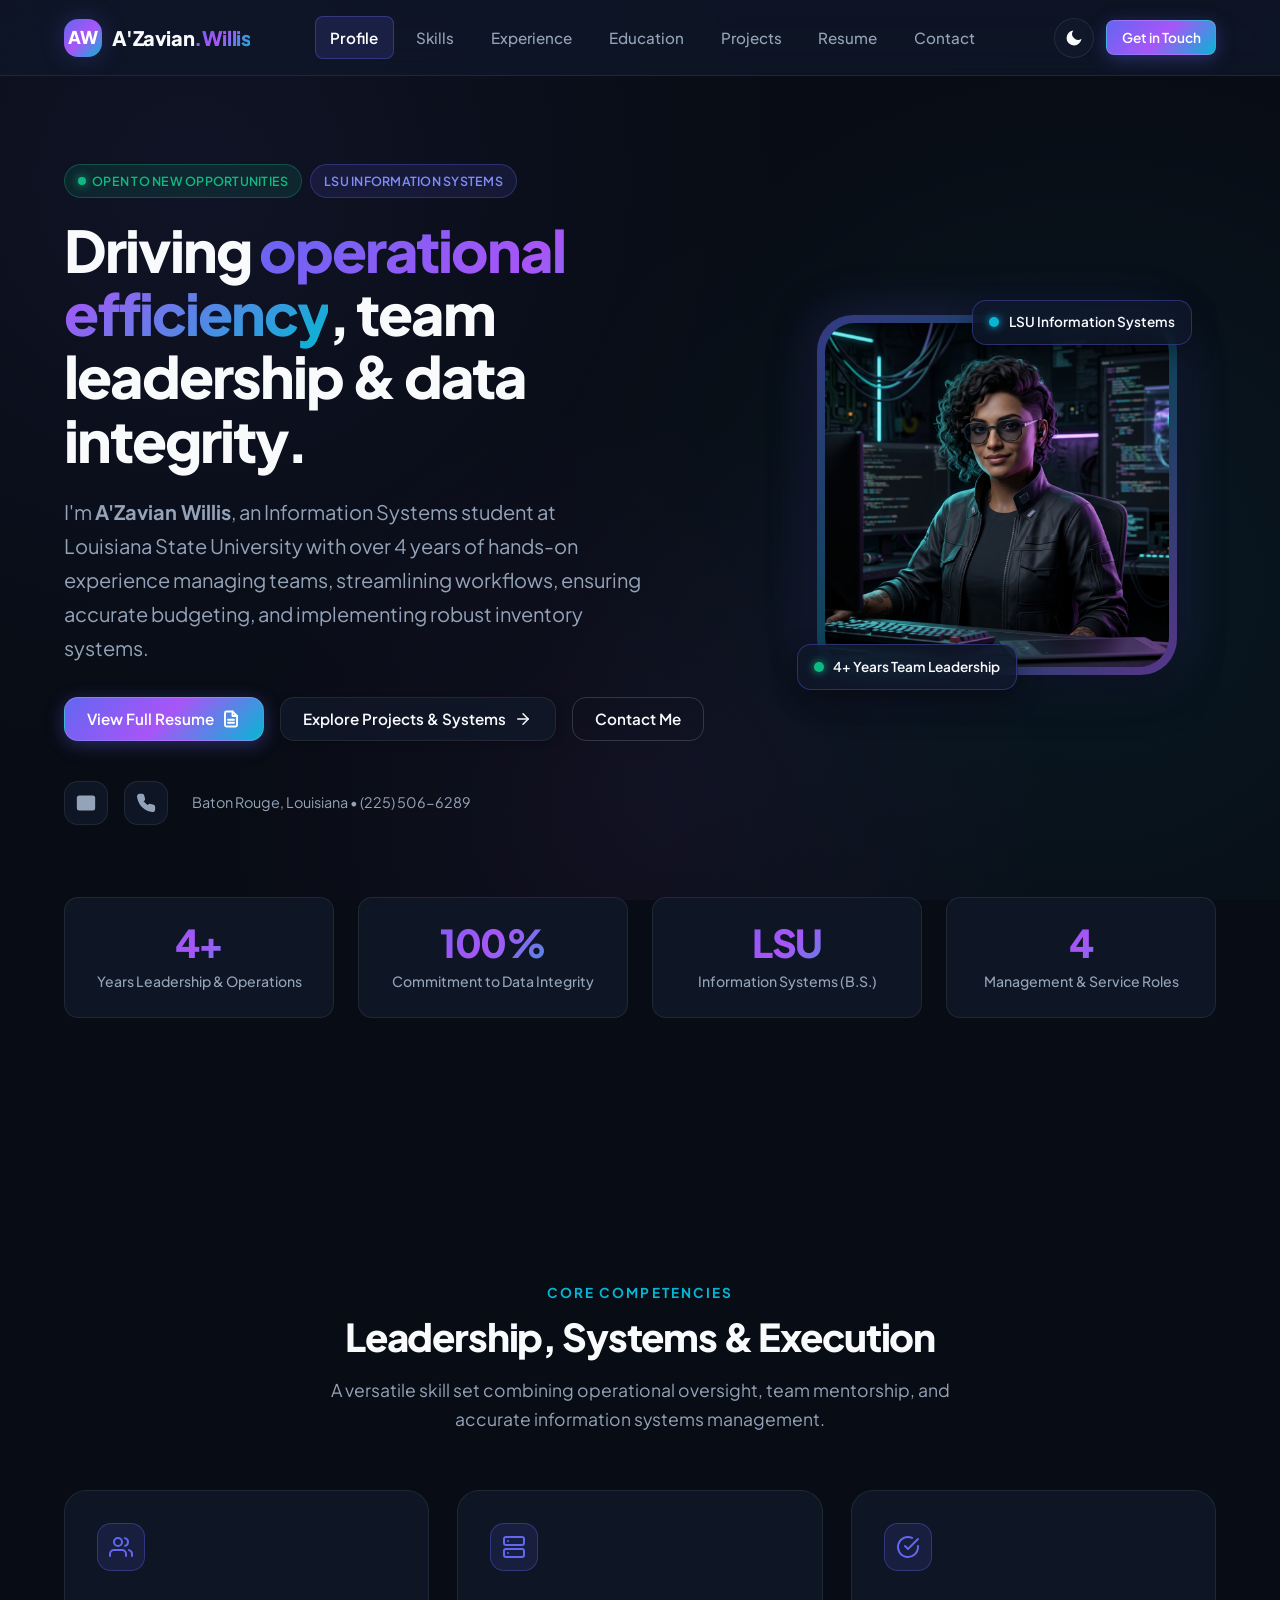
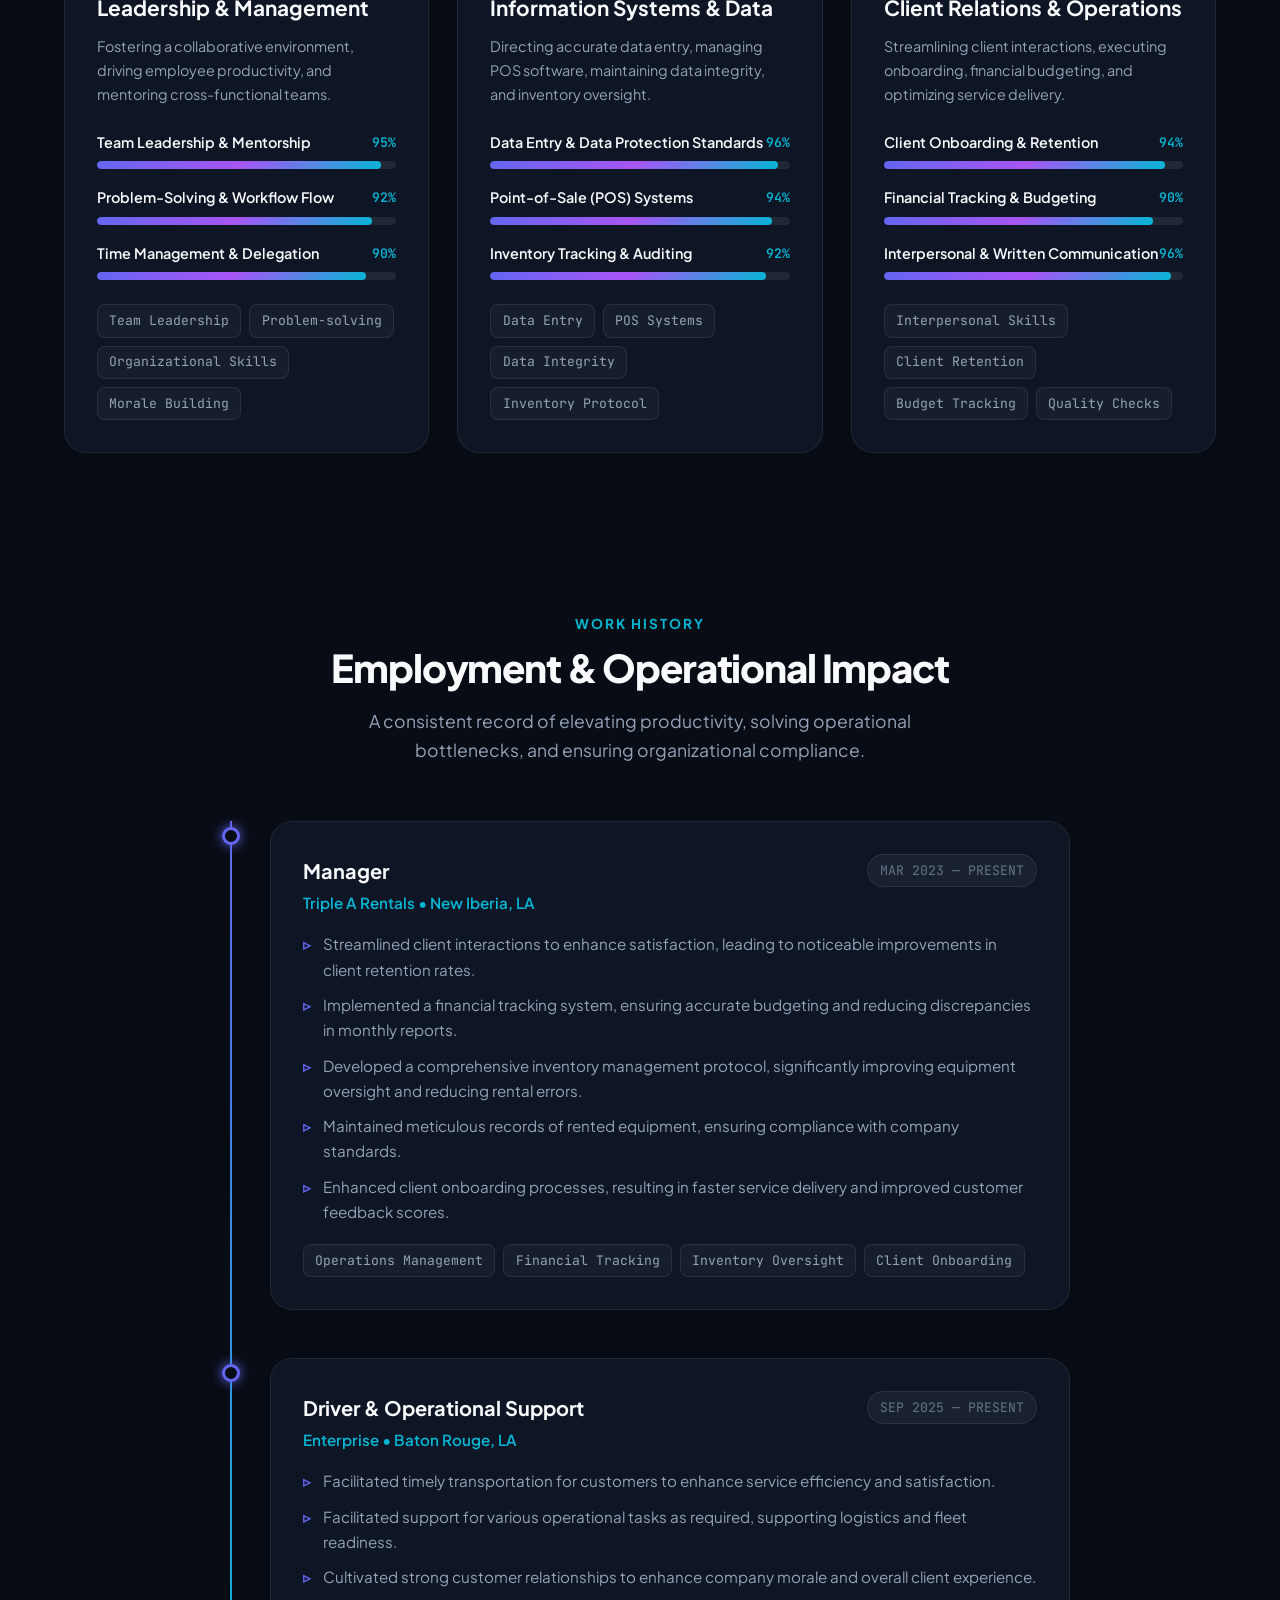
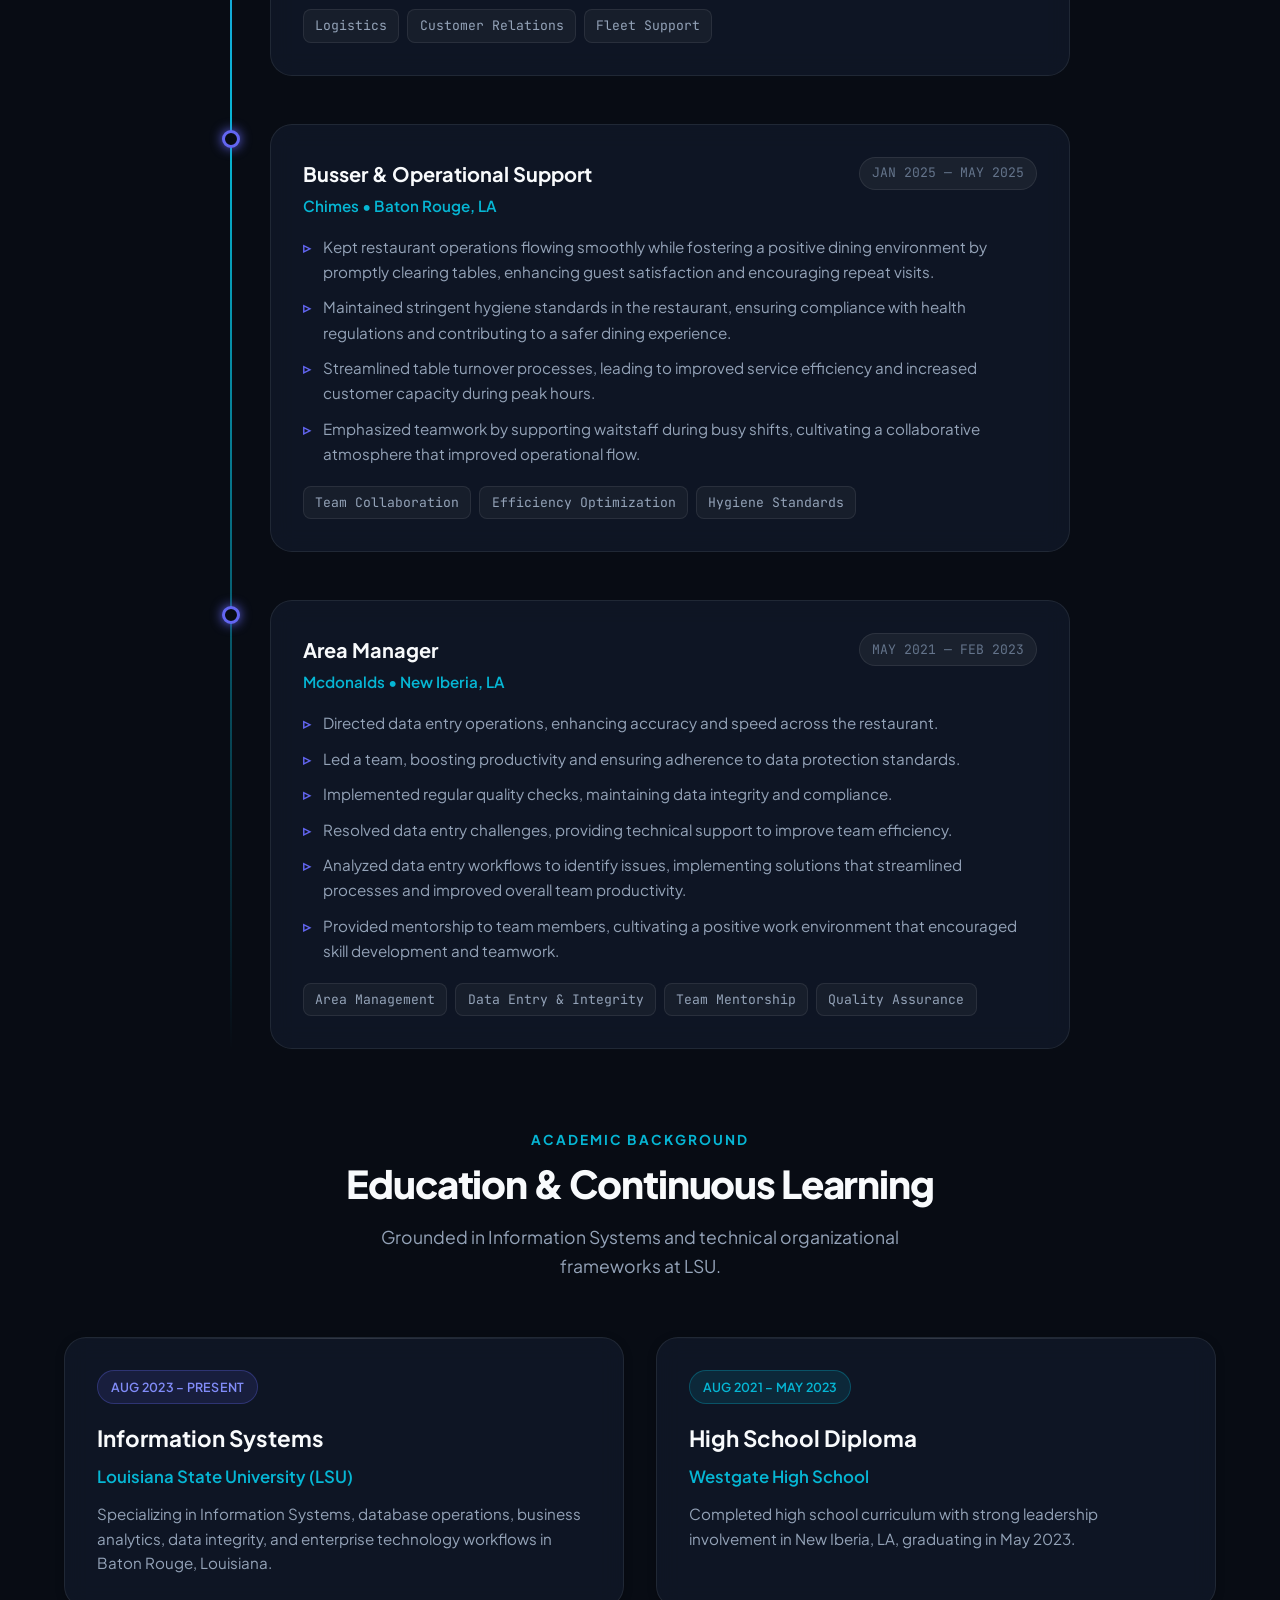
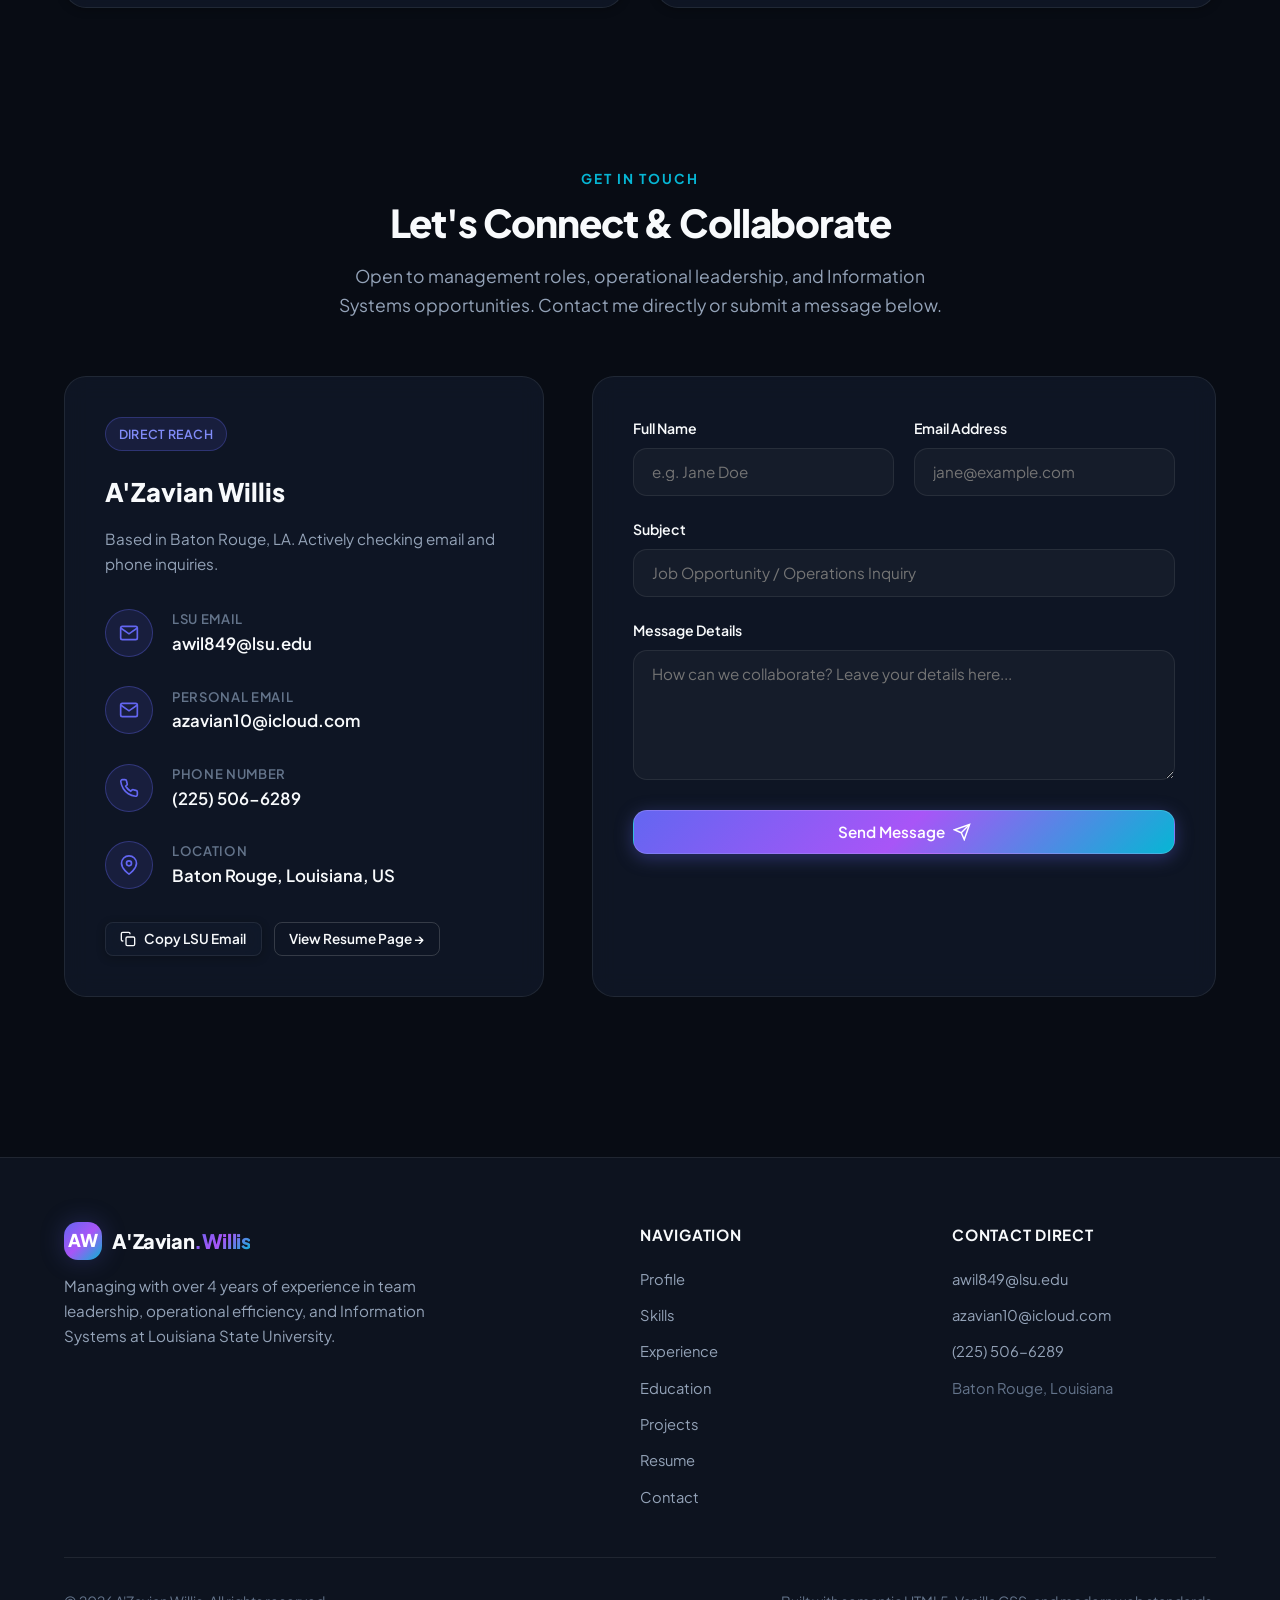
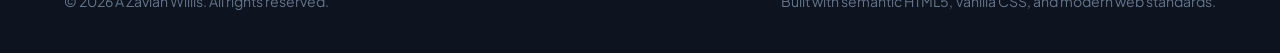
==== index.html @ cd1bce8f "changes for gabe's class" ====
<!DOCTYPE html>
<html lang="en">
<head>
  <meta charset="UTF-8">
  <meta name="viewport" content="width=device-width, initial-scale=1.0">
  <title>A'Zavian Willis | Operations Management & Information Systems</title>
  <meta name="description" content="Portfolio of A'Zavian Willis — Over 4 years of experience in team leadership, operational efficiency, data integrity, and Information Systems at Louisiana State University.">
  <link rel="stylesheet" href="styles.css">
  <link rel="icon" href="data:image/svg+xml,<svg xmlns=%22http://www.w3.org/2000/svg%22 viewBox=%220%22%20%220%22%20%22100%22%20%22100%22><text y=%22.9em%22 font-size=%2290%22>⚡</text></svg>">
</head>
<body>

  <!-- Navigation Bar -->
  <header class="site-header">
    <div class="container nav-container">
      <a href="index.html" class="brand-logo" aria-label="A'Zavian Willis Portfolio Home">
        <span class="brand-badge">AW</span>
        <span class="brand-text">A'Zavian<span>.Willis</span></span>
      </a>

      <!-- Navigation Links -->
      <nav class="nav-links" id="nav-links" aria-label="Primary Navigation">
        <a href="#profile" class="nav-link active">Profile</a>
        <a href="#skills" class="nav-link">Skills</a>
        <a href="#experience" class="nav-link">Experience</a>
        <a href="#education" class="nav-link">Education</a>
        <a href="project.html" class="nav-link">Projects</a>
        <a href="resume.html" class="nav-link">Resume</a>
        <a href="#contact" class="nav-link">Contact</a>
      </nav>

      <!-- Action Buttons & Theme Toggle -->
      <div class="nav-actions">
        <button id="theme-toggle" class="theme-toggle-btn" aria-label="Toggle Dark/Light Mode" title="Toggle Theme">
          <svg class="icon-moon" viewBox="0 0 24 24">
            <path d="M21 12.79A9 9 0 1 1 11.21 3 7 7 0 0 0 21 12.79z"></path>
          </svg>
          <svg class="icon-sun" viewBox="0 0 24 24">
            <circle cx="12" cy="12" r="5"></circle>
            <line x1="12" y1="1" x2="12" y2="3"></line>
            <line x1="12" y1="21" x2="12" y2="23"></line>
            <line x1="4.22" y1="4.22" x2="5.64" y2="5.64"></line>
            <line x1="18.36" y1="18.36" x2="19.78" y2="19.78"></line>
            <line x1="1" y1="12" x2="3" y2="12"></line>
            <line x1="21" y1="12" x2="23" y2="12"></line>
            <line x1="4.22" y1="19.78" x2="5.64" y2="18.36"></line>
            <line x1="18.36" y1="5.64" x2="19.78" y2="4.22"></line>
          </svg>
        </button>

        <a href="#contact" class="btn btn-primary btn-sm">Get in Touch</a>

        <button id="mobile-menu-btn" class="mobile-menu-btn" aria-label="Open menu" aria-expanded="false">
          <span></span>
          <span></span>
          <span></span>
        </button>
      </div>
    </div>
  </header>

  <main>
    <!-- 1. HERO / PROFILE SECTION -->
    <section id="profile" class="hero-section">
      <div class="container">
        <div class="hero-grid">
          
          <!-- Text Introduction -->
          <div class="hero-content">
            <div class="hero-greeting">
              <span class="badge badge-status">Open to New Opportunities</span>
              <span class="badge badge-brand">LSU Information Systems</span>
            </div>

            <h1 class="hero-title">
              Driving <span class="gradient-text">operational efficiency</span>, team leadership & data integrity.
            </h1>

            <p class="hero-tagline">
              I'm <strong>A'Zavian Willis</strong>, an Information Systems student at Louisiana State University with over 4 years of hands-on experience managing teams, streamlining workflows, ensuring accurate budgeting, and implementing robust inventory systems.
            </p>

            <div class="hero-actions">
              <a href="resume.html" class="btn btn-primary">
                View Full Resume
                <svg width="18" height="18" viewBox="0 0 24 24" fill="none" stroke="currentColor" stroke-width="2.5" stroke-linecap="round" stroke-linejoin="round">
                  <path d="M14 2H6a2 2 0 0 0-2 2v16a2 2 0 0 0 2 2h12a2 2 0 0 0 2-2V8z"></path>
                  <polyline points="14 2 14 8 20 8"></polyline>
                  <line x1="16" y1="13" x2="8" y2="13"></line>
                  <line x1="16" y1="17" x2="8" y2="17"></line>
                </svg>
              </a>
              <a href="project.html" class="btn btn-secondary">
                Explore Projects & Systems
                <svg width="18" height="18" viewBox="0 0 24 24" fill="none" stroke="currentColor" stroke-width="2" stroke-linecap="round" stroke-linejoin="round">
                  <line x1="5" y1="12" x2="19" y2="12"></line>
                  <polyline points="12 5 19 12 12 19"></polyline>
                </svg>
              </a>
              <a href="#contact" class="btn btn-outline">Contact Me</a>
            </div>

            <!-- Contact Highlights -->
            <div class="social-links">
              <a href="mailto:awil849@lsu.edu" class="social-icon" aria-label="Email LSU Address" title="awil849@lsu.edu">
                <svg viewBox="0 0 24 24" fill="none" stroke="currentColor" stroke-width="2" stroke-linecap="round" stroke-linejoin="round">
                  <path d="M4 4h16c1.1 0 2 .9 2 2v12c0 1.1-.9 2-2 2H4c-1.1 0-2-.9-2-2V6c0-1.1.9-2 2-2z"></path>
                  <polyline points="22,6 12,13 2,6"></polyline>
                </svg>
              </a>
              <a href="tel:2255066289" class="social-icon" aria-label="Call Direct" title="(225) 506-6289">
                <svg viewBox="0 0 24 24" fill="none" stroke="currentColor" stroke-width="2" stroke-linecap="round" stroke-linejoin="round">
                  <path d="M22 16.92v3a2 2 0 0 1-2.18 2 19.79 19.79 0 0 1-8.63-3.07 19.5 19.5 0 0 1-6-6 19.79 19.79 0 0 1-3.07-8.67A2 2 0 0 1 4.11 2h3a2 2 0 0 1 2 1.72 12.84 12.84 0 0 0 .7 2.81 2 2 0 0 1-.45 2.11L8.09 9.91a16 16 0 0 0 6 6l1.27-1.27a2 2 0 0 1 2.11-.45 12.84 12.84 0 0 0 2.81.7A2 2 0 0 1 22 16.92z"></path>
                </svg>
              </a>
              <span style="font-size: 0.9rem; color: var(--text-muted); margin-left: 0.5rem;">
                Baton Rouge, Louisiana • (225) 506-6289
              </span>
            </div>
          </div>

          <!-- Hero Avatar & Graphic Visual -->
          <div class="hero-visual">
            <div class="avatar-wrapper">
              <img src="assets/avatar.jpg" alt="A'Zavian Willis" class="avatar-img" width="360" height="360">
              
              <!-- Floating Micro-Badges -->
              <div class="floating-badge badge-top">
                <span class="badge-dot"></span>
                <span>LSU Information Systems</span>
              </div>
              <div class="floating-badge badge-bottom">
                <span class="badge-dot" style="background:#10b981; box-shadow:0 0 8px #10b981;"></span>
                <span>4+ Years Team Leadership</span>
              </div>
            </div>
          </div>

        </div>

        <!-- Metric Highlights Banner -->
        <div class="stats-banner">
          <div class="stats-grid">
            <div class="stat-card">
              <div class="stat-number">4+</div>
              <div class="stat-label">Years Leadership & Operations</div>
            </div>
            <div class="stat-card">
              <div class="stat-number">100%</div>
              <div class="stat-label">Commitment to Data Integrity</div>
            </div>
            <div class="stat-card">
              <div class="stat-number">LSU</div>
              <div class="stat-label">Information Systems (B.S.)</div>
            </div>
            <div class="stat-card">
              <div class="stat-number">4</div>
              <div class="stat-label">Management & Service Roles</div>
            </div>
          </div>
        </div>

      </div>
    </section>

    <!-- 2. SKILLS SECTION -->
    <section id="skills" class="skills-section">
      <div class="container">
        <div class="section-header">
          <span class="section-subtitle">Core Competencies</span>
          <h2 class="section-title">Leadership, Systems & Execution</h2>
          <p class="section-desc">
            A versatile skill set combining operational oversight, team mentorship, and accurate information systems management.
          </p>
        </div>

        <div class="skills-grid">
          
          <!-- Category 1: Team Leadership & Management -->
          <div class="skill-category-card">
            <div class="category-icon-box">
              <svg viewBox="0 0 24 24" fill="none" stroke="currentColor" stroke-width="2" stroke-linecap="round" stroke-linejoin="round">
                <path d="M17 21v-2a4 4 0 0 0-4-4H5a4 4 0 0 0-4 4v2"></path>
                <circle cx="9" cy="7" r="4"></circle>
                <path d="M23 21v-2a4 4 0 0 0-3-3.87"></path>
                <path d="M16 3.13a4 4 0 0 1 0 7.75"></path>
              </svg>
            </div>
            <h3 class="category-title">Leadership & Management</h3>
            <p class="category-desc">Fostering a collaborative environment, driving employee productivity, and mentoring cross-functional teams.</p>
            
            <div class="skill-bar-list">
              <div class="skill-item">
                <div class="skill-item-header">
                  <span>Team Leadership & Mentorship</span>
                  <span class="skill-percentage">95%</span>
                </div>
                <div class="skill-progress-track">
                  <div class="skill-progress-fill" style="width: 95%;"></div>
                </div>
              </div>

              <div class="skill-item">
                <div class="skill-item-header">
                  <span>Problem-Solving & Workflow Flow</span>
                  <span class="skill-percentage">92%</span>
                </div>
                <div class="skill-progress-track">
                  <div class="skill-progress-fill" style="width: 92%;"></div>
                </div>
              </div>

              <div class="skill-item">
                <div class="skill-item-header">
                  <span>Time Management & Delegation</span>
                  <span class="skill-percentage">90%</span>
                </div>
                <div class="skill-progress-track">
                  <div class="skill-progress-fill" style="width: 90%;"></div>
                </div>
              </div>
            </div>

            <div class="timeline-tags" style="margin-top: 1.5rem;">
              <span class="tech-tag">Team Leadership</span>
              <span class="tech-tag">Problem-solving</span>
              <span class="tech-tag">Organizational Skills</span>
              <span class="tech-tag">Morale Building</span>
            </div>
          </div>

          <!-- Category 2: Information Systems & Data Integrity -->
          <div class="skill-category-card">
            <div class="category-icon-box">
              <svg viewBox="0 0 24 24" fill="none" stroke="currentColor" stroke-width="2" stroke-linecap="round" stroke-linejoin="round">
                <rect x="2" y="2" width="20" height="8" rx="2" ry="2"></rect>
                <rect x="2" y="14" width="20" height="8" rx="2" ry="2"></rect>
                <line x1="6" y1="6" x2="6.01" y2="6"></line>
                <line x1="6" y1="18" x2="6.01" y2="18"></line>
              </svg>
            </div>
            <h3 class="category-title">Information Systems & Data</h3>
            <p class="category-desc">Directing accurate data entry, managing POS software, maintaining data integrity, and inventory oversight.</p>
            
            <div class="skill-bar-list">
              <div class="skill-item">
                <div class="skill-item-header">
                  <span>Data Entry & Data Protection Standards</span>
                  <span class="skill-percentage">96%</span>
                </div>
                <div class="skill-progress-track">
                  <div class="skill-progress-fill" style="width: 96%;"></div>
                </div>
              </div>

              <div class="skill-item">
                <div class="skill-item-header">
                  <span>Point-of-Sale (POS) Systems</span>
                  <span class="skill-percentage">94%</span>
                </div>
                <div class="skill-progress-track">
                  <div class="skill-progress-fill" style="width: 94%;"></div>
                </div>
              </div>

              <div class="skill-item">
                <div class="skill-item-header">
                  <span>Inventory Tracking & Auditing</span>
                  <span class="skill-percentage">92%</span>
                </div>
                <div class="skill-progress-track">
                  <div class="skill-progress-fill" style="width: 92%;"></div>
                </div>
              </div>
            </div>

            <div class="timeline-tags" style="margin-top: 1.5rem;">
              <span class="tech-tag">Data Entry</span>
              <span class="tech-tag">POS Systems</span>
              <span class="tech-tag">Data Integrity</span>
              <span class="tech-tag">Inventory Protocol</span>
            </div>
          </div>

          <!-- Category 3: Client Relations & Operations -->
          <div class="skill-category-card">
            <div class="category-icon-box">
              <svg viewBox="0 0 24 24" fill="none" stroke="currentColor" stroke-width="2" stroke-linecap="round" stroke-linejoin="round">
                <path d="M22 11.08V12a10 10 0 1 1-5.93-9.14"></path>
                <polyline points="22 4 12 14.01 9 11.01"></polyline>
              </svg>
            </div>
            <h3 class="category-title">Client Relations & Operations</h3>
            <p class="category-desc">Streamlining client interactions, executing onboarding, financial budgeting, and optimizing service delivery.</p>
            
            <div class="skill-bar-list">
              <div class="skill-item">
                <div class="skill-item-header">
                  <span>Client Onboarding & Retention</span>
                  <span class="skill-percentage">94%</span>
                </div>
                <div class="skill-progress-track">
                  <div class="skill-progress-fill" style="width: 94%;"></div>
                </div>
              </div>

              <div class="skill-item">
                <div class="skill-item-header">
                  <span>Financial Tracking & Budgeting</span>
                  <span class="skill-percentage">90%</span>
                </div>
                <div class="skill-progress-track">
                  <div class="skill-progress-fill" style="width: 90%;"></div>
                </div>
              </div>

              <div class="skill-item">
                <div class="skill-item-header">
                  <span>Interpersonal & Written Communication</span>
                  <span class="skill-percentage">96%</span>
                </div>
                <div class="skill-progress-track">
                  <div class="skill-progress-fill" style="width: 96%;"></div>
                </div>
              </div>
            </div>

            <div class="timeline-tags" style="margin-top: 1.5rem;">
              <span class="tech-tag">Interpersonal Skills</span>
              <span class="tech-tag">Client Retention</span>
              <span class="tech-tag">Budget Tracking</span>
              <span class="tech-tag">Quality Checks</span>
            </div>
          </div>

        </div>
      </div>
    </section>

    <!-- 3. EXPERIENCE SECTION -->
    <section id="experience" class="experience-section">
      <div class="container">
        <div class="section-header">
          <span class="section-subtitle">Work History</span>
          <h2 class="section-title">Employment & Operational Impact</h2>
          <p class="section-desc">
            A consistent record of elevating productivity, solving operational bottlenecks, and ensuring organizational compliance.
          </p>
        </div>

        <div class="timeline">
          
          <!-- Experience 1: Triple A Rentals -->
          <div class="timeline-item">
            <div class="timeline-marker"></div>
            <div class="timeline-card">
              <div class="timeline-header">
                <div>
                  <h3 class="timeline-role">Manager</h3>
                  <div class="timeline-company">Triple A Rentals • New Iberia, LA</div>
                </div>
                <span class="timeline-period">MAR 2023 — PRESENT</span>
              </div>
              <div class="timeline-points">
                <div class="timeline-point">
                  Streamlined client interactions to enhance satisfaction, leading to noticeable improvements in client retention rates.
                </div>
                <div class="timeline-point">
                  Implemented a financial tracking system, ensuring accurate budgeting and reducing discrepancies in monthly reports.
                </div>
                <div class="timeline-point">
                  Developed a comprehensive inventory management protocol, significantly improving equipment oversight and reducing rental errors.
                </div>
                <div class="timeline-point">
                  Maintained meticulous records of rented equipment, ensuring compliance with company standards.
                </div>
                <div class="timeline-point">
                  Enhanced client onboarding processes, resulting in faster service delivery and improved customer feedback scores.
                </div>
              </div>
              <div class="timeline-tags">
                <span class="tech-tag">Operations Management</span>
                <span class="tech-tag">Financial Tracking</span>
                <span class="tech-tag">Inventory Oversight</span>
                <span class="tech-tag">Client Onboarding</span>
              </div>
            </div>
          </div>

          <!-- Experience 2: Enterprise -->
          <div class="timeline-item">
            <div class="timeline-marker"></div>
            <div class="timeline-card">
              <div class="timeline-header">
                <div>
                  <h3 class="timeline-role">Driver & Operational Support</h3>
                  <div class="timeline-company">Enterprise • Baton Rouge, LA</div>
                </div>
                <span class="timeline-period">SEP 2025 — PRESENT</span>
              </div>
              <div class="timeline-points">
                <div class="timeline-point">
                  Facilitated timely transportation for customers to enhance service efficiency and satisfaction.
                </div>
                <div class="timeline-point">
                  Facilitated support for various operational tasks as required, supporting logistics and fleet readiness.
                </div>
                <div class="timeline-point">
                  Cultivated strong customer relationships to enhance company morale and overall client experience.
                </div>
              </div>
              <div class="timeline-tags">
                <span class="tech-tag">Logistics</span>
                <span class="tech-tag">Customer Relations</span>
                <span class="tech-tag">Fleet Support</span>
              </div>
            </div>
          </div>

          <!-- Experience 3: Chimes -->
          <div class="timeline-item">
            <div class="timeline-marker"></div>
            <div class="timeline-card">
              <div class="timeline-header">
                <div>
                  <h3 class="timeline-role">Busser & Operational Support</h3>
                  <div class="timeline-company">Chimes • Baton Rouge, LA</div>
                </div>
                <span class="timeline-period">JAN 2025 — MAY 2025</span>
              </div>
              <div class="timeline-points">
                <div class="timeline-point">
                  Kept restaurant operations flowing smoothly while fostering a positive dining environment by promptly clearing tables, enhancing guest satisfaction and encouraging repeat visits.
                </div>
                <div class="timeline-point">
                  Maintained stringent hygiene standards in the restaurant, ensuring compliance with health regulations and contributing to a safer dining experience.
                </div>
                <div class="timeline-point">
                  Streamlined table turnover processes, leading to improved service efficiency and increased customer capacity during peak hours.
                </div>
                <div class="timeline-point">
                  Emphasized teamwork by supporting waitstaff during busy shifts, cultivating a collaborative atmosphere that improved operational flow.
                </div>
              </div>
              <div class="timeline-tags">
                <span class="tech-tag">Team Collaboration</span>
                <span class="tech-tag">Efficiency Optimization</span>
                <span class="tech-tag">Hygiene Standards</span>
              </div>
            </div>
          </div>

          <!-- Experience 4: McDonalds -->
          <div class="timeline-item">
            <div class="timeline-marker"></div>
            <div class="timeline-card">
              <div class="timeline-header">
                <div>
                  <h3 class="timeline-role">Area Manager</h3>
                  <div class="timeline-company">Mcdonalds • New Iberia, LA</div>
                </div>
                <span class="timeline-period">MAY 2021 — FEB 2023</span>
              </div>
              <div class="timeline-points">
                <div class="timeline-point">
                  Directed data entry operations, enhancing accuracy and speed across the restaurant.
                </div>
                <div class="timeline-point">
                  Led a team, boosting productivity and ensuring adherence to data protection standards.
                </div>
                <div class="timeline-point">
                  Implemented regular quality checks, maintaining data integrity and compliance.
                </div>
                <div class="timeline-point">
                  Resolved data entry challenges, providing technical support to improve team efficiency.
                </div>
                <div class="timeline-point">
                  Analyzed data entry workflows to identify issues, implementing solutions that streamlined processes and improved overall team productivity.
                </div>
                <div class="timeline-point">
                  Provided mentorship to team members, cultivating a positive work environment that encouraged skill development and teamwork.
                </div>
              </div>
              <div class="timeline-tags">
                <span class="tech-tag">Area Management</span>
                <span class="tech-tag">Data Entry & Integrity</span>
                <span class="tech-tag">Team Mentorship</span>
                <span class="tech-tag">Quality Assurance</span>
              </div>
            </div>
          </div>

        </div>
      </div>
    </section>

    <!-- 4. EDUCATION SECTION -->
    <section id="education" class="container" style="margin-bottom: 5rem;">
      <div class="section-header">
        <span class="section-subtitle">Academic Background</span>
        <h2 class="section-title">Education & Continuous Learning</h2>
        <p class="section-desc">Grounded in Information Systems and technical organizational frameworks at LSU.</p>
      </div>

      <div style="display: grid; grid-template-columns: repeat(auto-fit, minmax(320px, 1fr)); gap: 2rem;">
        
        <!-- LSU -->
        <div class="glass-card">
          <span class="badge badge-brand" style="margin-bottom: 1rem;">AUG 2023 – PRESENT</span>
          <h3 style="font-size: 1.4rem; font-weight: 700; margin-bottom: 0.35rem;">Information Systems</h3>
          <div style="color: var(--accent-secondary); font-weight: 600; font-size: 1.05rem; margin-bottom: 0.75rem;">
            Louisiana State University (LSU)
          </div>
          <p style="color: var(--text-muted); font-size: 0.95rem; line-height: 1.6;">
            Specializing in Information Systems, database operations, business analytics, data integrity, and enterprise technology workflows in Baton Rouge, Louisiana.
          </p>
        </div>

        <!-- Westgate High School -->
        <div class="glass-card">
          <span class="badge badge-cyan" style="margin-bottom: 1rem;">AUG 2021 – MAY 2023</span>
          <h3 style="font-size: 1.4rem; font-weight: 700; margin-bottom: 0.35rem;">High School Diploma</h3>
          <div style="color: var(--accent-secondary); font-weight: 600; font-size: 1.05rem; margin-bottom: 0.75rem;">
            Westgate High School
          </div>
          <p style="color: var(--text-muted); font-size: 0.95rem; line-height: 1.6;">
            Completed high school curriculum with strong leadership involvement in New Iberia, LA, graduating in May 2023.
          </p>
        </div>

      </div>
    </section>

    <!-- 5. CONTACT SECTION -->
    <section id="contact" class="contact-section">
      <div class="container">
        <div class="section-header">
          <span class="section-subtitle">Get In Touch</span>
          <h2 class="section-title">Let's Connect & Collaborate</h2>
          <p class="section-desc">
            Open to management roles, operational leadership, and Information Systems opportunities. Contact me directly or submit a message below.
          </p>
        </div>

        <div class="contact-grid">
          
          <!-- Contact Direct Info -->
          <div class="contact-info-card">
            <div>
              <span class="badge badge-brand" style="margin-bottom: 1.25rem;">Direct Reach</span>
              <h3 style="font-size: 1.6rem; font-weight: 800; margin-bottom: 0.8rem;">A'Zavian Willis</h3>
              <p style="color: var(--text-muted); font-size: 0.95rem;">
                Based in Baton Rouge, LA. Actively checking email and phone inquiries.
              </p>

              <div class="contact-info-list">
                <div class="contact-info-item">
                  <div class="contact-icon-circle">
                    <svg viewBox="0 0 24 24" fill="none" stroke="currentColor" stroke-width="2">
                      <path d="M4 4h16c1.1 0 2 .9 2 2v12c0 1.1-.9 2-2 2H4c-1.1 0-2-.9-2-2V6c0-1.1.9-2 2-2z"></path>
                      <polyline points="22,6 12,13 2,6"></polyline>
                    </svg>
                  </div>
                  <div>
                    <div class="contact-detail-label">LSU Email</div>
                    <div class="contact-detail-value"><a href="mailto:awil849@lsu.edu">awil849@lsu.edu</a></div>
                  </div>
                </div>

                <div class="contact-info-item">
                  <div class="contact-icon-circle">
                    <svg viewBox="0 0 24 24" fill="none" stroke="currentColor" stroke-width="2">
                      <path d="M4 4h16c1.1 0 2 .9 2 2v12c0 1.1-.9 2-2 2H4c-1.1 0-2-.9-2-2V6c0-1.1.9-2 2-2z"></path>
                      <polyline points="22,6 12,13 2,6"></polyline>
                    </svg>
                  </div>
                  <div>
                    <div class="contact-detail-label">Personal Email</div>
                    <div class="contact-detail-value"><a href="mailto:azavian10@icloud.com">azavian10@icloud.com</a></div>
                  </div>
                </div>

                <div class="contact-info-item">
                  <div class="contact-icon-circle">
                    <svg viewBox="0 0 24 24" fill="none" stroke="currentColor" stroke-width="2">
                      <path d="M22 16.92v3a2 2 0 0 1-2.18 2 19.79 19.79 0 0 1-8.63-3.07 19.5 19.5 0 0 1-6-6 19.79 19.79 0 0 1-3.07-8.67A2 2 0 0 1 4.11 2h3a2 2 0 0 1 2 1.72 12.84 12.84 0 0 0 .7 2.81 2 2 0 0 1-.45 2.11L8.09 9.91a16 16 0 0 0 6 6l1.27-1.27a2 2 0 0 1 2.11-.45 12.84 12.84 0 0 0 2.81.7A2 2 0 0 1 22 16.92z"></path>
                    </svg>
                  </div>
                  <div>
                    <div class="contact-detail-label">Phone Number</div>
                    <div class="contact-detail-value"><a href="tel:2255066289">(225) 506-6289</a></div>
                  </div>
                </div>

                <div class="contact-info-item">
                  <div class="contact-icon-circle">
                    <svg viewBox="0 0 24 24" fill="none" stroke="currentColor" stroke-width="2">
                      <path d="M21 10c0 7-9 13-9 13s-9-6-9-13a9 9 0 0 1 18 0z"></path>
                      <circle cx="12" cy="10" r="3"></circle>
                    </svg>
                  </div>
                  <div>
                    <div class="contact-detail-label">Location</div>
                    <div class="contact-detail-value">Baton Rouge, Louisiana, US</div>
                  </div>
                </div>
              </div>
            </div>

            <div style="display: flex; gap: 0.75rem; flex-wrap: wrap;">
              <button id="copy-email-btn" data-email="awil849@lsu.edu" class="btn btn-secondary btn-sm" type="button">
                <svg width="16" height="16" viewBox="0 0 24 24" fill="none" stroke="currentColor" stroke-width="2">
                  <rect x="9" y="9" width="13" height="13" rx="2" ry="2"></rect>
                  <path d="M5 15H4a2 2 0 0 1-2-2V4a2 2 0 0 1 2-2h9a2 2 0 0 1 2 2v1"></path>
                </svg>
                Copy LSU Email
              </button>
              <a href="resume.html" class="btn btn-outline btn-sm">
                View Resume Page →
              </a>
            </div>
          </div>

          <!-- Interactive Form -->
          <div class="contact-form-card">
            <form id="contact-form" class="contact-form" autocomplete="off">
              <div class="form-row">
                <div class="form-group">
                  <label for="contact-name" class="form-label">Full Name</label>
                  <input type="text" id="contact-name" class="form-input" placeholder="e.g. Jane Doe" required>
                </div>
                <div class="form-group">
                  <label for="contact-email" class="form-label">Email Address</label>
                  <input type="email" id="contact-email" class="form-input" placeholder="jane@example.com" required>
                </div>
              </div>

              <div class="form-group">
                <label for="contact-subject" class="form-label">Subject</label>
                <input type="text" id="contact-subject" class="form-input" placeholder="Job Opportunity / Operations Inquiry" required>
              </div>

              <div class="form-group">
                <label for="contact-message" class="form-label">Message Details</label>
                <textarea id="contact-message" class="form-textarea" placeholder="How can we collaborate? Leave your details here..." required></textarea>
              </div>

              <button type="submit" class="btn btn-primary" style="width: 100%; margin-top: 0.5rem;">
                <span>Send Message</span>
                <svg width="18" height="18" viewBox="0 0 24 24" fill="none" stroke="currentColor" stroke-width="2">
                  <line x1="22" y1="2" x2="11" y2="13"></line>
                  <polygon points="22 2 15 22 11 13 2 9 22 2"></polygon>
                </svg>
              </button>
            </form>
          </div>

        </div>
      </div>
    </section>
  </main>

  <!-- Global Footer -->
  <footer class="site-footer">
    <div class="container">
      <div class="footer-grid">
        <div class="footer-brand">
          <a href="index.html" class="brand-logo">
            <span class="brand-badge">AW</span>
            <span class="brand-text">A'Zavian<span>.Willis</span></span>
          </a>
          <p>
            Managing with over 4 years of experience in team leadership, operational efficiency, and Information Systems at Louisiana State University.
          </p>
        </div>

        <div class="footer-col">
          <h4>Navigation</h4>
          <div class="footer-nav-list">
            <a href="index.html#profile" class="footer-nav-link">Profile</a>
            <a href="index.html#skills" class="footer-nav-link">Skills</a>
            <a href="index.html#experience" class="footer-nav-link">Experience</a>
            <a href="index.html#education" class="footer-nav-link">Education</a>
            <a href="project.html" class="footer-nav-link">Projects</a>
            <a href="resume.html" class="footer-nav-link">Resume</a>
            <a href="index.html#contact" class="footer-nav-link">Contact</a>
          </div>
        </div>

        <div class="footer-col">
          <h4>Contact Direct</h4>
          <div class="footer-nav-list">
            <a href="mailto:awil849@lsu.edu" class="footer-nav-link">awil849@lsu.edu</a>
            <a href="mailto:azavian10@icloud.com" class="footer-nav-link">azavian10@icloud.com</a>
            <a href="tel:2255066289" class="footer-nav-link">(225) 506-6289</a>
            <span class="footer-nav-link" style="color: var(--text-dim);">Baton Rouge, Louisiana</span>
          </div>
        </div>
      </div>

      <div class="footer-bottom">
        <div>&copy; 2026 A'Zavian Willis. All rights reserved.</div>
        <div>Built with semantic HTML5, Vanilla CSS, and modern web standards.</div>
      </div>
    </div>
  </footer>

  <script src="main.js"></script>
</body>
</html>
---- styles.css ----
/* ==========================================================================
   SHARED STYLESHEET - MODERN PORTFOLIO DESIGN SYSTEM
   Consistent across index.html, resume.html, and project.html
   ========================================================================== */

@import url('https://fonts.googleapis.com/css2?family=Plus+Jakarta+Sans:ital,wght@0,300;0,400;0,500;0,600;0,700;0,800;1,400&family=JetBrains+Mono:wght@400;500;600&display=swap');

:root {
  /* Color Palette - Dark Mode (Default) */
  --bg-primary: #080c14;
  --bg-secondary: #0d131f;
  --bg-card: rgba(18, 26, 43, 0.7);
  --bg-card-hover: rgba(28, 38, 62, 0.85);
  --bg-card-solid: #111a2c;
  --bg-glass: rgba(15, 23, 42, 0.75);
  
  --border-subtle: rgba(255, 255, 255, 0.08);
  --border-glow: rgba(99, 102, 241, 0.35);
  --border-strong: rgba(255, 255, 255, 0.16);

  --text-main: #f8fafc;
  --text-muted: #94a3b8;
  --text-dim: #64748b;

  /* Vibrant Accents */
  --accent-primary: #6366f1;       /* Indigo */
  --accent-primary-hover: #4f46e5;
  --accent-secondary: #06b6d4;     /* Cyan */
  --accent-tertiary: #a855f7;      /* Violet */
  --accent-emerald: #10b981;       /* Green */
  --accent-amber: #f59e0b;         /* Amber */

  --gradient-brand: linear-gradient(135deg, #6366f1 0%, #a855f7 50%, #06b6d4 100%);
  --gradient-glow: linear-gradient(135deg, rgba(99, 102, 241, 0.15) 0%, rgba(168, 85, 247, 0.15) 50%, rgba(6, 182, 212, 0.15) 100%);
  --gradient-card: linear-gradient(180deg, rgba(255, 255, 255, 0.03) 0%, rgba(255, 255, 255, 0) 100%);
  --gradient-text: linear-gradient(135deg, #ffffff 0%, #cbd5e1 50%, #94a3b8 100%);

  /* Shadows & Glow */
  --shadow-sm: 0 2px 8px rgba(0, 0, 0, 0.25);
  --shadow-md: 0 8px 24px rgba(0, 0, 0, 0.35);
  --shadow-lg: 0 16px 40px rgba(0, 0, 0, 0.5);
  --shadow-glow: 0 0 25px rgba(99, 102, 241, 0.25);
  --shadow-glow-cyan: 0 0 25px rgba(6, 182, 212, 0.25);

  /* Typography */
  --font-sans: 'Plus Jakarta Sans', -apple-system, BlinkMacSystemFont, 'Segoe UI', Roboto, sans-serif;
  --font-mono: 'JetBrains Mono', monospace;

  /* Layout & Spacing */
  --max-width: 1200px;
  --header-height: 76px;
  --radius-sm: 8px;
  --radius-md: 14px;
  --radius-lg: 22px;
  --radius-full: 9999px;

  --transition-fast: 0.18s cubic-bezier(0.4, 0, 0.2, 1);
  --transition-base: 0.28s cubic-bezier(0.4, 0, 0.2, 1);
  --transition-slow: 0.45s cubic-bezier(0.4, 0, 0.2, 1);
}

/* Light Mode Overrides */
[data-theme="light"] {
  --bg-primary: #f8fafc;
  --bg-secondary: #f1f5f9;
  --bg-card: rgba(255, 255, 255, 0.85);
  --bg-card-hover: rgba(255, 255, 255, 0.98);
  --bg-card-solid: #ffffff;
  --bg-glass: rgba(248, 250, 252, 0.82);

  --border-subtle: rgba(0, 0, 0, 0.08);
  --border-glow: rgba(99, 102, 241, 0.3);
  --border-strong: rgba(0, 0, 0, 0.16);

  --text-main: #0f172a;
  --text-muted: #475569;
  --text-dim: #64748b;

  --shadow-sm: 0 2px 8px rgba(15, 23, 42, 0.06);
  --shadow-md: 0 8px 24px rgba(15, 23, 42, 0.08);
  --shadow-lg: 0 16px 40px rgba(15, 23, 42, 0.12);
  --shadow-glow: 0 0 25px rgba(99, 102, 241, 0.15);
  --gradient-text: linear-gradient(135deg, #0f172a 0%, #334155 60%, #475569 100%);
}

/* ==========================================================================
   RESET & BASE STYLES
   ========================================================================== */
*, *::before, *::after {
  box-sizing: border-box;
  margin: 0;
  padding: 0;
}

html {
  scroll-behavior: smooth;
  font-size: 16px;
  -webkit-text-size-adjust: 100%;
}

body {
  font-family: var(--font-sans);
  background-color: var(--bg-primary);
  color: var(--text-main);
  line-height: 1.65;
  overflow-x: hidden;
  min-height: 100vh;
  position: relative;
  background-image: 
    radial-gradient(circle at 15% 20%, rgba(99, 102, 241, 0.08) 0%, transparent 45%),
    radial-gradient(circle at 85% 65%, rgba(6, 182, 212, 0.07) 0%, transparent 45%),
    radial-gradient(circle at 50% 90%, rgba(168, 85, 247, 0.06) 0%, transparent 40%);
  background-attachment: fixed;
  transition: background-color var(--transition-base), color var(--transition-base);
}

a {
  color: inherit;
  text-decoration: none;
  transition: color var(--transition-fast);
}

img {
  max-width: 100%;
  height: auto;
  display: block;
}

button, input, textarea, select {
  font-family: inherit;
  font-size: inherit;
  color: inherit;
}

button {
  cursor: pointer;
  border: none;
  background: none;
}

ul, ol {
  list-style: none;
}

/* Container */
.container {
  width: 100%;
  max-width: var(--max-width);
  margin-left: auto;
  margin-right: auto;
  padding-left: 1.5rem;
  padding-right: 1.5rem;
}

.container-narrow {
  max-width: 900px;
  margin-left: auto;
  margin-right: auto;
  padding-left: 1.5rem;
  padding-right: 1.5rem;
}

/* ==========================================================================
   HEADER & NAVIGATION
   ========================================================================== */
.site-header {
  position: sticky;
  top: 0;
  z-index: 100;
  height: var(--header-height);
  background: var(--bg-glass);
  backdrop-filter: blur(16px);
  -webkit-backdrop-filter: blur(16px);
  border-bottom: 1px solid var(--border-subtle);
  transition: background var(--transition-base), border-color var(--transition-base);
}

.nav-container {
  display: flex;
  align-items: center;
  justify-content: space-between;
  height: 100%;
}

.brand-logo {
  display: flex;
  align-items: center;
  gap: 0.65rem;
  font-weight: 800;
  font-size: 1.25rem;
  letter-spacing: -0.02em;
  color: var(--text-main);
}

.brand-badge {
  display: inline-flex;
  align-items: center;
  justify-content: center;
  width: 38px;
  height: 38px;
  border-radius: var(--radius-md);
  background: var(--gradient-brand);
  color: #ffffff;
  font-size: 1.1rem;
  font-weight: 800;
  box-shadow: var(--shadow-glow);
}

.brand-text span {
  background: var(--gradient-brand);
  -webkit-background-clip: text;
  background-clip: text;
  -webkit-text-fill-color: transparent;
}

.nav-links {
  display: flex;
  align-items: center;
  gap: 0.5rem;
}

.nav-link {
  font-size: 0.95rem;
  font-weight: 500;
  color: var(--text-muted);
  padding: 0.5rem 0.9rem;
  border-radius: var(--radius-sm);
  transition: all var(--transition-fast);
  position: relative;
}

.nav-link:hover {
  color: var(--text-main);
  background: rgba(255, 255, 255, 0.05);
}

.nav-link.active {
  color: #ffffff;
  background: rgba(99, 102, 241, 0.15);
  font-weight: 600;
  border: 1px solid var(--border-glow);
}

[data-theme="light"] .nav-link.active {
  color: var(--accent-primary);
  background: rgba(99, 102, 241, 0.1);
}

.nav-actions {
  display: flex;
  align-items: center;
  gap: 0.75rem;
}

/* Theme Toggle Button */
.theme-toggle-btn {
  display: flex;
  align-items: center;
  justify-content: center;
  width: 40px;
  height: 40px;
  border-radius: var(--radius-full);
  background: var(--bg-card);
  border: 1px solid var(--border-subtle);
  color: var(--text-main);
  transition: all var(--transition-fast);
}

.theme-toggle-btn:hover {
  background: var(--bg-card-hover);
  border-color: var(--accent-primary);
  transform: rotate(15deg);
}

.theme-toggle-btn svg {
  width: 20px;
  height: 20px;
  fill: currentColor;
}

.theme-toggle-btn .icon-sun {
  display: none;
}

[data-theme="light"] .theme-toggle-btn .icon-sun {
  display: block;
}

[data-theme="light"] .theme-toggle-btn .icon-moon {
  display: none;
}

/* Mobile Menu Toggle */
.mobile-menu-btn {
  display: none;
  flex-direction: column;
  justify-content: center;
  gap: 5px;
  width: 40px;
  height: 40px;
  border-radius: var(--radius-sm);
  background: var(--bg-card);
  border: 1px solid var(--border-subtle);
  padding: 8px;
}

.mobile-menu-btn span {
  display: block;
  height: 2px;
  width: 100%;
  background: var(--text-main);
  border-radius: 2px;
  transition: transform 0.25s, opacity 0.25s;
}

.mobile-menu-btn.active span:nth-child(1) {
  transform: translateY(7px) rotate(45deg);
}
.mobile-menu-btn.active span:nth-child(2) {
  opacity: 0;
}
.mobile-menu-btn.active span:nth-child(3) {
  transform: translateY(-7px) rotate(-45deg);
}

/* ==========================================================================
   BUTTONS & BADGES
   ========================================================================== */
.btn {
  display: inline-flex;
  align-items: center;
  justify-content: center;
  gap: 0.5rem;
  padding: 0.7rem 1.4rem;
  font-size: 0.95rem;
  font-weight: 600;
  border-radius: var(--radius-md);
  transition: all var(--transition-base);
  line-height: 1.3;
  text-decoration: none;
  white-space: nowrap;
}

.btn-primary {
  background: var(--gradient-brand);
  color: #ffffff;
  box-shadow: 0 4px 18px rgba(99, 102, 241, 0.35);
  border: 1px solid rgba(255, 255, 255, 0.15);
}

.btn-primary:hover {
  transform: translateY(-2px);
  box-shadow: 0 8px 25px rgba(99, 102, 241, 0.5);
  color: #ffffff;
}

.btn-secondary {
  background: var(--bg-card);
  color: var(--text-main);
  border: 1px solid var(--border-subtle);
  box-shadow: var(--shadow-sm);
  backdrop-filter: blur(10px);
}

.btn-secondary:hover {
  background: var(--bg-card-hover);
  border-color: var(--accent-primary);
  color: var(--text-main);
  transform: translateY(-2px);
}

.btn-outline {
  background: transparent;
  color: var(--text-main);
  border: 1px solid var(--border-strong);
}

.btn-outline:hover {
  border-color: var(--accent-secondary);
  background: rgba(6, 182, 212, 0.08);
  color: var(--accent-secondary);
}

.btn-sm {
  padding: 0.45rem 0.9rem;
  font-size: 0.85rem;
  border-radius: var(--radius-sm);
}

.btn-icon {
  width: 42px;
  height: 42px;
  padding: 0;
  border-radius: var(--radius-md);
}

/* Badges & Tags */
.badge {
  display: inline-flex;
  align-items: center;
  gap: 0.4rem;
  padding: 0.35rem 0.8rem;
  font-size: 0.78rem;
  font-weight: 600;
  letter-spacing: 0.02em;
  text-transform: uppercase;
  border-radius: var(--radius-full);
  border: 1px solid transparent;
}

.badge-status {
  background: rgba(16, 185, 129, 0.12);
  color: var(--accent-emerald);
  border-color: rgba(16, 185, 129, 0.3);
}

.badge-status::before {
  content: '';
  width: 8px;
  height: 8px;
  background-color: var(--accent-emerald);
  border-radius: 50%;
  box-shadow: 0 0 10px var(--accent-emerald);
  animation: pulse-dot 2s infinite ease-in-out;
}

@keyframes pulse-dot {
  0%, 100% { opacity: 1; transform: scale(1); }
  50% { opacity: 0.4; transform: scale(0.85); }
}

.badge-brand {
  background: rgba(99, 102, 241, 0.12);
  color: #818cf8;
  border-color: rgba(99, 102, 241, 0.3);
}

.badge-cyan {
  background: rgba(6, 182, 212, 0.12);
  color: var(--accent-secondary);
  border-color: rgba(6, 182, 212, 0.3);
}

.tech-tag {
  display: inline-flex;
  align-items: center;
  gap: 0.35rem;
  padding: 0.3rem 0.7rem;
  font-size: 0.82rem;
  font-family: var(--font-mono);
  background: rgba(255, 255, 255, 0.04);
  color: var(--text-muted);
  border-radius: var(--radius-sm);
  border: 1px solid var(--border-subtle);
  transition: all var(--transition-fast);
}

.tech-tag:hover {
  background: rgba(99, 102, 241, 0.1);
  color: var(--text-main);
  border-color: var(--border-glow);
}

/* ==========================================================================
   CARDS & CONTAINERS
   ========================================================================== */
.glass-card {
  background: var(--bg-card);
  backdrop-filter: blur(12px);
  -webkit-backdrop-filter: blur(12px);
  border: 1px solid var(--border-subtle);
  border-radius: var(--radius-lg);
  padding: 2rem;
  position: relative;
  overflow: hidden;
  box-shadow: var(--shadow-sm);
  transition: transform var(--transition-base), border-color var(--transition-base), box-shadow var(--transition-base);
}

.glass-card::before {
  content: '';
  position: absolute;
  top: 0;
  left: 0;
  right: 0;
  height: 1px;
  background: linear-gradient(90deg, transparent, rgba(255, 255, 255, 0.15), transparent);
}

.glass-card:hover {
  border-color: var(--border-glow);
  box-shadow: var(--shadow-md), var(--shadow-glow);
  transform: translateY(-3px);
}

/* ==========================================================================
   TYPOGRAPHY UTILITIES
   ========================================================================== */
.section-header {
  text-align: center;
  margin-bottom: 3.5rem;
  position: relative;
}

.section-subtitle {
  font-size: 0.85rem;
  font-weight: 700;
  text-transform: uppercase;
  letter-spacing: 0.15em;
  color: var(--accent-secondary);
  margin-bottom: 0.6rem;
  display: block;
}

.section-title {
  font-size: 2.4rem;
  font-weight: 800;
  letter-spacing: -0.03em;
  line-height: 1.2;
  color: var(--text-main);
  margin-bottom: 1rem;
}

.section-desc {
  max-width: 620px;
  margin: 0 auto;
  font-size: 1.1rem;
  color: var(--text-muted);
}

.gradient-text {
  background: var(--gradient-brand);
  -webkit-background-clip: text;
  background-clip: text;
  -webkit-text-fill-color: transparent;
}

/* ==========================================================================
   HOME PAGE (INDEX.HTML) SPECIFIC SECTIONS
   ========================================================================== */
.hero-section {
  padding: 5.5rem 0 4rem;
  position: relative;
}

.hero-grid {
  display: grid;
  grid-template-columns: 1.2fr 0.8fr;
  align-items: center;
  gap: 3.5rem;
}

.hero-content {
  position: relative;
  z-index: 2;
}

.hero-greeting {
  display: inline-flex;
  align-items: center;
  gap: 0.5rem;
  font-size: 1rem;
  font-weight: 600;
  color: var(--accent-secondary);
  margin-bottom: 1.25rem;
}

.hero-title {
  font-size: 3.6rem;
  font-weight: 800;
  letter-spacing: -0.035em;
  line-height: 1.1;
  margin-bottom: 1.5rem;
}

.hero-tagline {
  font-size: 1.25rem;
  color: var(--text-muted);
  line-height: 1.7;
  margin-bottom: 2rem;
  max-width: 580px;
}

.hero-actions {
  display: flex;
  flex-wrap: wrap;
  gap: 1rem;
  margin-bottom: 2.5rem;
}

.social-links {
  display: flex;
  align-items: center;
  gap: 1rem;
}

.social-icon {
  display: flex;
  align-items: center;
  justify-content: center;
  width: 44px;
  height: 44px;
  border-radius: var(--radius-md);
  background: var(--bg-card);
  border: 1px solid var(--border-subtle);
  color: var(--text-muted);
  transition: all var(--transition-fast);
}

.social-icon:hover {
  color: #ffffff;
  background: rgba(99, 102, 241, 0.2);
  border-color: var(--accent-primary);
  transform: translateY(-3px);
  box-shadow: var(--shadow-glow);
}

.social-icon svg {
  width: 20px;
  height: 20px;
  fill: currentColor;
}

/* Hero Visual / Avatar Card */
.hero-visual {
  position: relative;
  display: flex;
  justify-content: center;
  align-items: center;
}

.avatar-wrapper {
  position: relative;
  width: 360px;
  height: 360px;
  border-radius: 36px;
  padding: 8px;
  background: linear-gradient(135deg, rgba(99, 102, 241, 0.5), rgba(6, 182, 212, 0.3), rgba(168, 85, 247, 0.5));
  box-shadow: var(--shadow-lg), 0 0 50px rgba(99, 102, 241, 0.25);
  animation: float 6s ease-in-out infinite;
}

@keyframes float {
  0%, 100% { transform: translateY(0px); }
  50% { transform: translateY(-12px); }
}

.avatar-img {
  width: 100%;
  height: 100%;
  object-fit: cover;
  border-radius: 30px;
  display: block;
}

/* Floating Tech Badges */
.floating-badge {
  position: absolute;
  background: var(--bg-glass);
  backdrop-filter: blur(14px);
  border: 1px solid var(--border-glow);
  padding: 0.65rem 1rem;
  border-radius: var(--radius-md);
  box-shadow: var(--shadow-md);
  display: flex;
  align-items: center;
  gap: 0.6rem;
  font-size: 0.85rem;
  font-weight: 600;
  z-index: 3;
}

.floating-badge.badge-top {
  top: -15px;
  right: -15px;
  animation: float 5s ease-in-out infinite 1s;
}

.floating-badge.badge-bottom {
  bottom: -15px;
  left: -20px;
  animation: float 7s ease-in-out infinite 0.5s;
}

.badge-dot {
  width: 10px;
  height: 10px;
  border-radius: 50%;
  background: var(--accent-secondary);
  box-shadow: 0 0 8px var(--accent-secondary);
}

/* Quick Metrics Banner */
.stats-banner {
  padding: 2.5rem 0;
  margin-top: 2rem;
  margin-bottom: 5rem;
}

.stats-grid {
  display: grid;
  grid-template-columns: repeat(4, 1fr);
  gap: 1.5rem;
}

.stat-card {
  background: var(--bg-card);
  border: 1px solid var(--border-subtle);
  border-radius: var(--radius-md);
  padding: 1.5rem;
  text-align: center;
  backdrop-filter: blur(10px);
  transition: transform var(--transition-fast), border-color var(--transition-fast);
}

.stat-card:hover {
  transform: translateY(-4px);
  border-color: var(--border-glow);
}

.stat-number {
  font-size: 2.4rem;
  font-weight: 800;
  letter-spacing: -0.03em;
  background: var(--gradient-brand);
  -webkit-background-clip: text;
  background-clip: text;
  -webkit-text-fill-color: transparent;
  line-height: 1.1;
  margin-bottom: 0.35rem;
}

.stat-label {
  font-size: 0.88rem;
  color: var(--text-muted);
  font-weight: 500;
}

/* Skills Section */
.skills-section {
  padding: 5rem 0;
}

.skills-grid {
  display: grid;
  grid-template-columns: repeat(3, 1fr);
  gap: 1.75rem;
}

.skill-category-card {
  background: var(--bg-card);
  border: 1px solid var(--border-subtle);
  border-radius: var(--radius-lg);
  padding: 2rem;
  backdrop-filter: blur(12px);
  transition: all var(--transition-base);
}

.skill-category-card:hover {
  border-color: var(--border-glow);
  transform: translateY(-4px);
  box-shadow: var(--shadow-md);
}

.category-icon-box {
  width: 48px;
  height: 48px;
  border-radius: var(--radius-md);
  background: rgba(99, 102, 241, 0.12);
  border: 1px solid var(--border-glow);
  display: flex;
  align-items: center;
  justify-content: center;
  color: var(--accent-primary);
  margin-bottom: 1.25rem;
}

.category-icon-box svg {
  width: 24px;
  height: 24px;
}

.category-title {
  font-size: 1.3rem;
  font-weight: 700;
  margin-bottom: 0.6rem;
  color: var(--text-main);
}

.category-desc {
  font-size: 0.9rem;
  color: var(--text-muted);
  margin-bottom: 1.5rem;
}

.skill-bar-list {
  display: flex;
  flex-direction: column;
  gap: 1.1rem;
}

.skill-item-header {
  display: flex;
  justify-content: space-between;
  align-items: center;
  font-size: 0.9rem;
  font-weight: 600;
  margin-bottom: 0.4rem;
}

.skill-percentage {
  font-family: var(--font-mono);
  font-size: 0.82rem;
  color: var(--accent-secondary);
}

.skill-progress-track {
  width: 100%;
  height: 8px;
  background: rgba(255, 255, 255, 0.08);
  border-radius: var(--radius-full);
  overflow: hidden;
  position: relative;
}

.skill-progress-fill {
  height: 100%;
  border-radius: var(--radius-full);
  background: var(--gradient-brand);
  transition: width 1.2s cubic-bezier(0.4, 0, 0.2, 1);
}

/* Experience Timeline */
.experience-section {
  padding: 5rem 0;
}

.timeline {
  position: relative;
  max-width: 860px;
  margin: 0 auto;
}

.timeline::before {
  content: '';
  position: absolute;
  top: 0;
  bottom: 0;
  left: 20px;
  width: 2px;
  background: linear-gradient(180deg, var(--accent-primary), var(--accent-secondary), transparent);
}

.timeline-item {
  position: relative;
  padding-left: 60px;
  margin-bottom: 3rem;
}

.timeline-item:last-child {
  margin-bottom: 0;
}

.timeline-marker {
  position: absolute;
  left: 12px;
  top: 6px;
  width: 18px;
  height: 18px;
  border-radius: 50%;
  background: var(--bg-primary);
  border: 3px solid var(--accent-primary);
  box-shadow: 0 0 12px var(--accent-primary);
  z-index: 2;
}

.timeline-card {
  background: var(--bg-card);
  border: 1px solid var(--border-subtle);
  border-radius: var(--radius-lg);
  padding: 2rem;
  backdrop-filter: blur(12px);
  transition: all var(--transition-base);
}

.timeline-card:hover {
  border-color: var(--border-glow);
  transform: translateY(-2px);
  box-shadow: var(--shadow-md);
}

.timeline-header {
  display: flex;
  justify-content: space-between;
  align-items: flex-start;
  flex-wrap: wrap;
  gap: 0.75rem;
  margin-bottom: 0.8rem;
}

.timeline-role {
  font-size: 1.25rem;
  font-weight: 700;
  color: var(--text-main);
}

.timeline-company {
  font-size: 0.95rem;
  color: var(--accent-secondary);
  font-weight: 600;
  margin-top: 0.2rem;
}

.timeline-period {
  font-family: var(--font-mono);
  font-size: 0.82rem;
  color: var(--text-dim);
  background: rgba(255, 255, 255, 0.05);
  padding: 0.3rem 0.75rem;
  border-radius: var(--radius-full);
  border: 1px solid var(--border-subtle);
}

.timeline-points {
  margin-top: 1rem;
  margin-bottom: 1.25rem;
  display: flex;
  flex-direction: column;
  gap: 0.65rem;
}

.timeline-point {
  position: relative;
  padding-left: 1.25rem;
  font-size: 0.95rem;
  color: var(--text-muted);
}

.timeline-point::before {
  content: '▹';
  position: absolute;
  left: 0;
  color: var(--accent-primary);
  font-weight: bold;
}

.timeline-tags {
  display: flex;
  flex-wrap: wrap;
  gap: 0.5rem;
}

/* Contact Section */
.contact-section {
  padding: 5rem 0 6rem;
}

.contact-grid {
  display: grid;
  grid-template-columns: 1fr 1.3fr;
  gap: 3rem;
  align-items: stretch;
}

.contact-info-card {
  background: var(--bg-card);
  border: 1px solid var(--border-subtle);
  border-radius: var(--radius-lg);
  padding: 2.5rem;
  backdrop-filter: blur(12px);
  display: flex;
  flex-direction: column;
  justify-content: space-between;
}

.contact-info-list {
  display: flex;
  flex-direction: column;
  gap: 1.75rem;
  margin-top: 2rem;
  margin-bottom: 2rem;
}

.contact-info-item {
  display: flex;
  align-items: center;
  gap: 1.2rem;
}

.contact-icon-circle {
  width: 48px;
  height: 48px;
  border-radius: 50%;
  background: rgba(99, 102, 241, 0.12);
  border: 1px solid var(--border-glow);
  display: flex;
  align-items: center;
  justify-content: center;
  color: var(--accent-primary);
  flex-shrink: 0;
}

.contact-icon-circle svg {
  width: 20px;
  height: 20px;
}

.contact-detail-label {
  font-size: 0.82rem;
  color: var(--text-dim);
  text-transform: uppercase;
  letter-spacing: 0.05em;
  font-weight: 600;
}

.contact-detail-value {
  font-size: 1.05rem;
  color: var(--text-main);
  font-weight: 600;
}

.contact-form-card {
  background: var(--bg-card);
  border: 1px solid var(--border-subtle);
  border-radius: var(--radius-lg);
  padding: 2.5rem;
  backdrop-filter: blur(12px);
}

.contact-form {
  display: flex;
  flex-direction: column;
  gap: 1.4rem;
}

.form-group {
  display: flex;
  flex-direction: column;
  gap: 0.45rem;
}

.form-row {
  display: grid;
  grid-template-columns: 1fr 1fr;
  gap: 1.25rem;
}

.form-label {
  font-size: 0.88rem;
  font-weight: 600;
  color: var(--text-main);
}

.form-input, .form-textarea {
  width: 100%;
  padding: 0.85rem 1.1rem;
  background: rgba(255, 255, 255, 0.03);
  border: 1px solid var(--border-subtle);
  border-radius: var(--radius-md);
  color: var(--text-main);
  outline: none;
  font-size: 0.95rem;
  transition: all var(--transition-fast);
}

.form-input:focus, .form-textarea:focus {
  border-color: var(--accent-primary);
  box-shadow: 0 0 0 3px rgba(99, 102, 241, 0.2);
  background: rgba(255, 255, 255, 0.06);
}

.form-textarea {
  min-height: 130px;
  resize: vertical;
}

/* ==========================================================================
   RESUME PAGE (RESUME.HTML) SPECIFIC STYLES
   ========================================================================== */
.resume-page-header {
  padding: 3.5rem 0 2rem;
  display: flex;
  justify-content: space-between;
  align-items: center;
  flex-wrap: wrap;
  gap: 1.5rem;
  border-bottom: 1px solid var(--border-subtle);
  margin-bottom: 3rem;
}

.resume-paper {
  background: var(--bg-card);
  border: 1px solid var(--border-subtle);
  border-radius: var(--radius-lg);
  padding: 3.5rem;
  box-shadow: var(--shadow-lg);
  margin-bottom: 5rem;
}

.resume-header-block {
  display: flex;
  justify-content: space-between;
  align-items: flex-start;
  flex-wrap: wrap;
  gap: 2rem;
  padding-bottom: 2rem;
  border-bottom: 1px solid var(--border-subtle);
  margin-bottom: 2.5rem;
}

.resume-name {
  font-size: 2.5rem;
  font-weight: 800;
  letter-spacing: -0.03em;
  color: var(--text-main);
  line-height: 1.1;
  margin-bottom: 0.5rem;
}

.resume-target-title {
  font-size: 1.25rem;
  color: var(--accent-secondary);
  font-weight: 600;
}

.resume-meta-list {
  display: flex;
  flex-direction: column;
  gap: 0.5rem;
  font-size: 0.92rem;
  color: var(--text-muted);
}

.resume-meta-item {
  display: flex;
  align-items: center;
  gap: 0.6rem;
}

.resume-meta-item svg {
  width: 16px;
  height: 16px;
  color: var(--accent-primary);
}

.resume-section-title {
  font-size: 1.35rem;
  font-weight: 700;
  letter-spacing: -0.02em;
  color: var(--text-main);
  margin-bottom: 1.25rem;
  padding-bottom: 0.5rem;
  border-bottom: 2px solid rgba(99, 102, 241, 0.4);
  display: flex;
  align-items: center;
  gap: 0.65rem;
}

.resume-block {
  margin-bottom: 2.5rem;
}

.resume-block:last-child {
  margin-bottom: 0;
}

.resume-experience-item {
  margin-bottom: 1.75rem;
}

.resume-item-top {
  display: flex;
  justify-content: space-between;
  align-items: baseline;
  flex-wrap: wrap;
  gap: 0.5rem;
  margin-bottom: 0.35rem;
}

.resume-job-title {
  font-size: 1.15rem;
  font-weight: 700;
  color: var(--text-main);
}

.resume-company-name {
  font-weight: 600;
  color: var(--accent-primary);
}

.resume-date-range {
  font-family: var(--font-mono);
  font-size: 0.85rem;
  color: var(--text-dim);
}

.resume-bullet-list {
  margin-top: 0.6rem;
  display: flex;
  flex-direction: column;
  gap: 0.45rem;
}

.resume-bullet-item {
  position: relative;
  padding-left: 1.2rem;
  font-size: 0.94rem;
  color: var(--text-muted);
}

.resume-bullet-item::before {
  content: '•';
  position: absolute;
  left: 0;
  color: var(--accent-secondary);
  font-size: 1.2rem;
  line-height: 1;
}

.resume-skills-table {
  display: grid;
  grid-template-columns: repeat(2, 1fr);
  gap: 1.5rem;
}

.resume-skill-group h4 {
  font-size: 0.95rem;
  font-weight: 700;
  color: var(--text-main);
  margin-bottom: 0.5rem;
}

.resume-skill-group p {
  font-size: 0.9rem;
  color: var(--text-muted);
  line-height: 1.6;
}

/* ==========================================================================
   PROJECT PAGE (PROJECT.HTML) SPECIFIC STYLES
   ========================================================================== */
.projects-hero {
  padding: 4.5rem 0 2.5rem;
  text-align: center;
}

/* Filter Bar */
.filter-container {
  display: flex;
  justify-content: center;
  align-items: center;
  flex-wrap: wrap;
  gap: 0.65rem;
  margin-bottom: 3.5rem;
}

.filter-btn {
  padding: 0.55rem 1.25rem;
  font-size: 0.9rem;
  font-weight: 600;
  border-radius: var(--radius-full);
  background: var(--bg-card);
  border: 1px solid var(--border-subtle);
  color: var(--text-muted);
  transition: all var(--transition-fast);
}

.filter-btn:hover {
  background: var(--bg-card-hover);
  color: var(--text-main);
  border-color: var(--border-glow);
}

.filter-btn.active {
  background: var(--accent-primary);
  color: #ffffff;
  border-color: var(--accent-primary);
  box-shadow: 0 4px 15px rgba(99, 102, 241, 0.4);
}

/* Projects Grid */
.projects-grid {
  display: grid;
  grid-template-columns: repeat(auto-fill, minmax(360px, 1fr));
  gap: 2.25rem;
  margin-bottom: 5rem;
}

.project-card {
  background: var(--bg-card);
  border: 1px solid var(--border-subtle);
  border-radius: var(--radius-lg);
  overflow: hidden;
  display: flex;
  flex-direction: column;
  transition: transform var(--transition-base), border-color var(--transition-base), box-shadow var(--transition-base);
}

.project-card:hover {
  transform: translateY(-6px);
  border-color: var(--border-glow);
  box-shadow: var(--shadow-lg), var(--shadow-glow);
}

.project-media {
  position: relative;
  width: 100%;
  aspect-ratio: 16 / 9;
  overflow: hidden;
  background: #020617;
}

.project-thumb {
  width: 100%;
  height: 100%;
  object-fit: cover;
  transition: transform 0.6s cubic-bezier(0.4, 0, 0.2, 1);
}

.project-card:hover .project-thumb {
  transform: scale(1.05);
}

.project-badge-overlay {
  position: absolute;
  top: 1rem;
  left: 1rem;
  z-index: 2;
}

.project-details {
  padding: 1.75rem;
  display: flex;
  flex-direction: column;
  flex: 1;
}

.project-title {
  font-size: 1.35rem;
  font-weight: 700;
  letter-spacing: -0.02em;
  color: var(--text-main);
  margin-bottom: 0.6rem;
}

.project-description {
  font-size: 0.92rem;
  color: var(--text-muted);
  line-height: 1.6;
  margin-bottom: 1.25rem;
  flex: 1;
}

.project-metrics {
  background: rgba(255, 255, 255, 0.03);
  border: 1px solid var(--border-subtle);
  border-radius: var(--radius-sm);
  padding: 0.65rem 0.85rem;
  margin-bottom: 1.25rem;
  font-size: 0.85rem;
  color: var(--accent-secondary);
  display: flex;
  align-items: center;
  gap: 0.5rem;
  font-weight: 600;
}

.project-tech-stack {
  display: flex;
  flex-wrap: wrap;
  gap: 0.45rem;
  margin-bottom: 1.5rem;
}

.project-links {
  display: flex;
  align-items: center;
  gap: 0.85rem;
  margin-top: auto;
  padding-top: 1rem;
  border-top: 1px solid var(--border-subtle);
}

/* ==========================================================================
   MODAL / CASE STUDY DRAWER
   ========================================================================== */
.modal-overlay {
  position: fixed;
  inset: 0;
  background: rgba(5, 8, 15, 0.8);
  backdrop-filter: blur(12px);
  z-index: 200;
  display: flex;
  align-items: center;
  justify-content: center;
  padding: 1.5rem;
  opacity: 0;
  pointer-events: none;
  transition: opacity var(--transition-base);
}

.modal-overlay.active {
  opacity: 1;
  pointer-events: auto;
}

.modal-content {
  background: var(--bg-card-solid);
  border: 1px solid var(--border-glow);
  border-radius: var(--radius-lg);
  max-width: 800px;
  width: 100%;
  max-height: 90vh;
  overflow-y: auto;
  box-shadow: var(--shadow-lg);
  position: relative;
  transform: translateY(20px) scale(0.97);
  transition: transform var(--transition-base);
}

.modal-overlay.active .modal-content {
  transform: translateY(0) scale(1);
}

.modal-close-btn {
  position: absolute;
  top: 1.25rem;
  right: 1.25rem;
  width: 36px;
  height: 36px;
  border-radius: 50%;
  background: rgba(255, 255, 255, 0.08);
  display: flex;
  align-items: center;
  justify-content: center;
  color: var(--text-main);
  transition: background var(--transition-fast);
  z-index: 10;
}

.modal-close-btn:hover {
  background: rgba(255, 255, 255, 0.2);
}

.modal-body {
  padding: 2.5rem;
}

/* ==========================================================================
   TOAST NOTIFICATION
   ========================================================================== */
.toast {
  position: fixed;
  bottom: 2rem;
  right: 2rem;
  background: var(--bg-card-solid);
  border: 1px solid var(--accent-emerald);
  color: var(--text-main);
  padding: 0.9rem 1.4rem;
  border-radius: var(--radius-md);
  box-shadow: var(--shadow-lg);
  display: flex;
  align-items: center;
  gap: 0.75rem;
  z-index: 300;
  transform: translateY(100px);
  opacity: 0;
  transition: all var(--transition-base);
}

.toast.show {
  transform: translateY(0);
  opacity: 1;
}

/* ==========================================================================
   FOOTER
   ========================================================================== */
.site-footer {
  border-top: 1px solid var(--border-subtle);
  background: var(--bg-secondary);
  padding: 4rem 0 2.5rem;
  margin-top: 4rem;
  position: relative;
}

.footer-grid {
  display: grid;
  grid-template-columns: 2fr 1fr 1fr;
  gap: 3rem;
  margin-bottom: 3rem;
}

.footer-brand p {
  color: var(--text-muted);
  margin-top: 0.8rem;
  font-size: 0.95rem;
  max-width: 380px;
}

.footer-col h4 {
  font-size: 0.95rem;
  font-weight: 700;
  color: var(--text-main);
  margin-bottom: 1.25rem;
  text-transform: uppercase;
  letter-spacing: 0.05em;
}

.footer-nav-list {
  display: flex;
  flex-direction: column;
  gap: 0.75rem;
}

.footer-nav-link {
  font-size: 0.92rem;
  color: var(--text-muted);
  transition: color var(--transition-fast);
}

.footer-nav-link:hover {
  color: var(--accent-primary);
}

.footer-bottom {
  display: flex;
  justify-content: space-between;
  align-items: center;
  flex-wrap: wrap;
  gap: 1rem;
  padding-top: 2rem;
  border-top: 1px solid var(--border-subtle);
  font-size: 0.88rem;
  color: var(--text-dim);
}

/* ==========================================================================
   PRINT MEDIA STYLES (FOR RESUME.HTML)
   ========================================================================== */
@media print {
  body {
    background: #ffffff !important;
    color: #0f172a !important;
    font-size: 12pt;
    line-height: 1.4;
  }

  .site-header,
  .site-footer,
  .resume-page-header,
  .theme-toggle-btn,
  .mobile-menu-btn,
  .btn,
  .badge-status::before {
    display: none !important;
  }

  .container, .container-narrow {
    max-width: 100% !important;
    padding: 0 !important;
    margin: 0 !important;
  }

  .resume-paper {
    background: transparent !important;
    border: none !important;
    box-shadow: none !important;
    padding: 0 !important;
    margin: 0 !important;
  }

  .resume-name {
    color: #000000 !important;
    font-size: 20pt !important;
  }

  .resume-target-title,
  .resume-company-name {
    color: #3730a3 !important;
  }

  .resume-section-title {
    color: #0f172a !important;
    border-bottom: 1.5pt solid #cbd5e1 !important;
    font-size: 13pt !important;
    margin-top: 1.2rem;
    margin-bottom: 0.8rem;
  }

  .resume-bullet-item {
    color: #1e293b !important;
  }

  .resume-date-range {
    color: #475569 !important;
  }

  a {
    text-decoration: none !important;
    color: inherit !important;
  }
}

/* ==========================================================================
   RESPONSIVE DESIGN (TABLETS & PHONES)
   ========================================================================== */
@media (max-width: 992px) {
  .hero-grid {
    grid-template-columns: 1fr;
    text-align: center;
    gap: 3rem;
  }

  .hero-tagline {
    margin-left: auto;
    margin-right: auto;
  }

  .hero-actions, .social-links {
    justify-content: center;
  }

  .skills-grid {
    grid-template-columns: 1fr;
  }

  .stats-grid {
    grid-template-columns: repeat(2, 1fr);
  }

  .contact-grid {
    grid-template-columns: 1fr;
  }

  .footer-grid {
    grid-template-columns: 1fr;
    gap: 2rem;
  }
}

@media (max-width: 768px) {
  .hero-title {
    font-size: 2.6rem;
  }

  .section-title {
    font-size: 2rem;
  }

  .avatar-wrapper {
    width: 280px;
    height: 280px;
  }

  .mobile-menu-btn {
    display: flex;
  }

  .nav-links {
    position: fixed;
    top: var(--header-height);
    left: 0;
    right: 0;
    background: var(--bg-card-solid);
    border-bottom: 1px solid var(--border-subtle);
    flex-direction: column;
    padding: 1.5rem;
    gap: 0.75rem;
    transform: translateY(-150%);
    transition: transform var(--transition-base);
    box-shadow: var(--shadow-lg);
  }

  .nav-links.mobile-open {
    transform: translateY(0);
  }

  .nav-link {
    width: 100%;
    text-align: center;
    padding: 0.8rem;
  }

  .resume-paper {
    padding: 1.75rem;
  }

  .resume-skills-table {
    grid-template-columns: 1fr;
  }

  .form-row {
    grid-template-columns: 1fr;
  }

  .projects-grid {
    grid-template-columns: 1fr;
  }
}
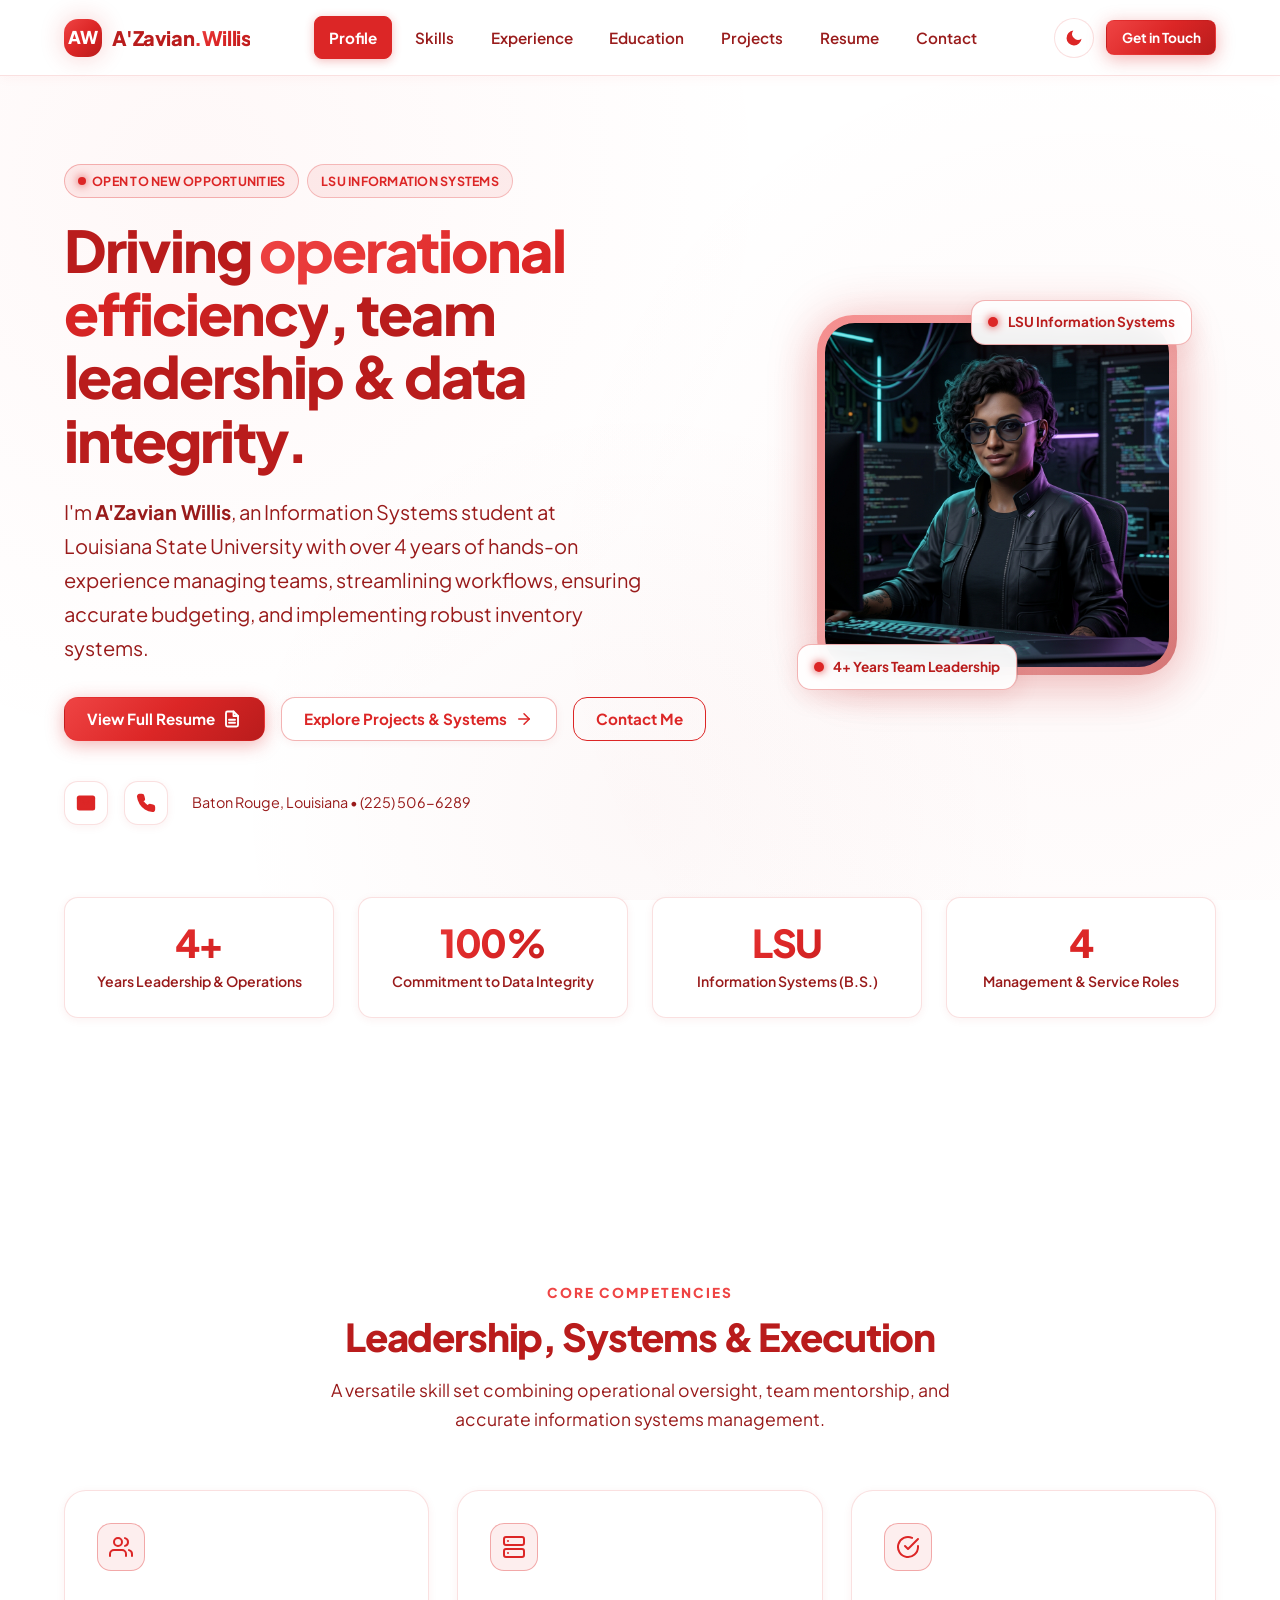
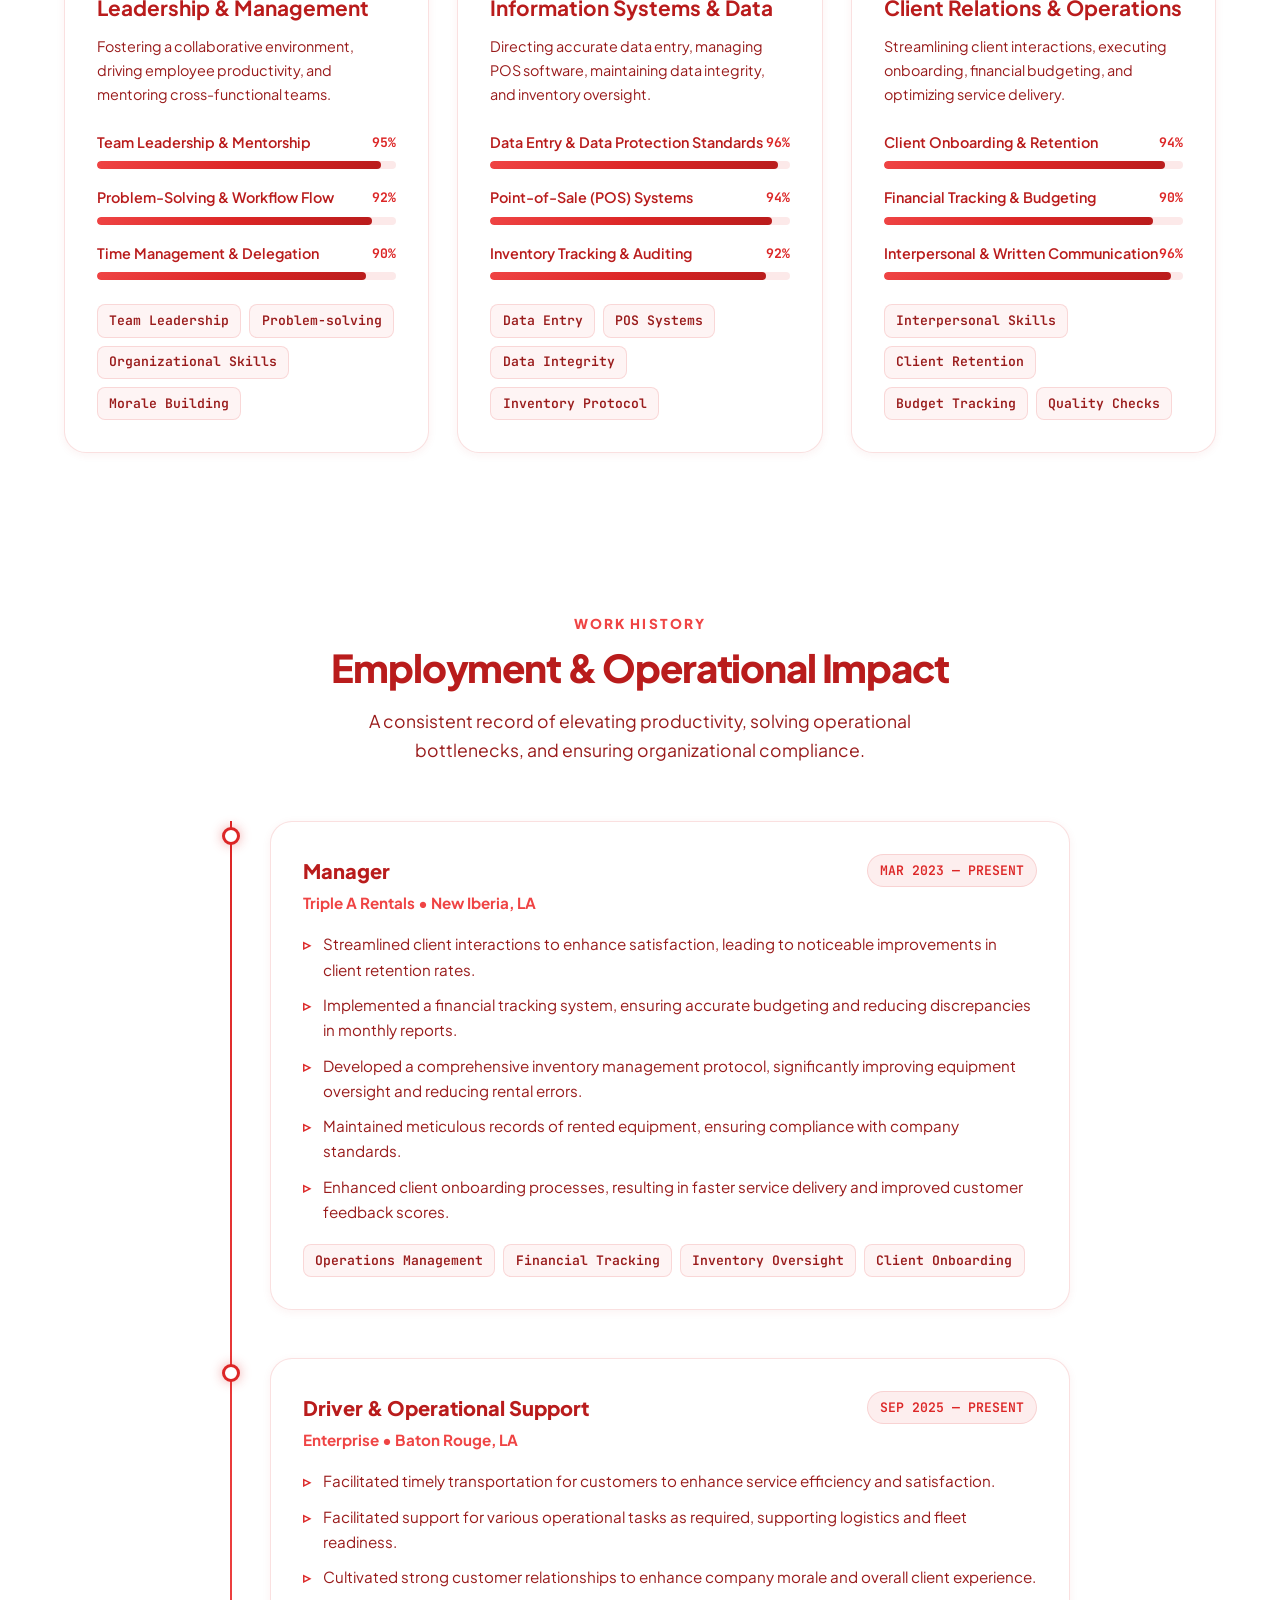
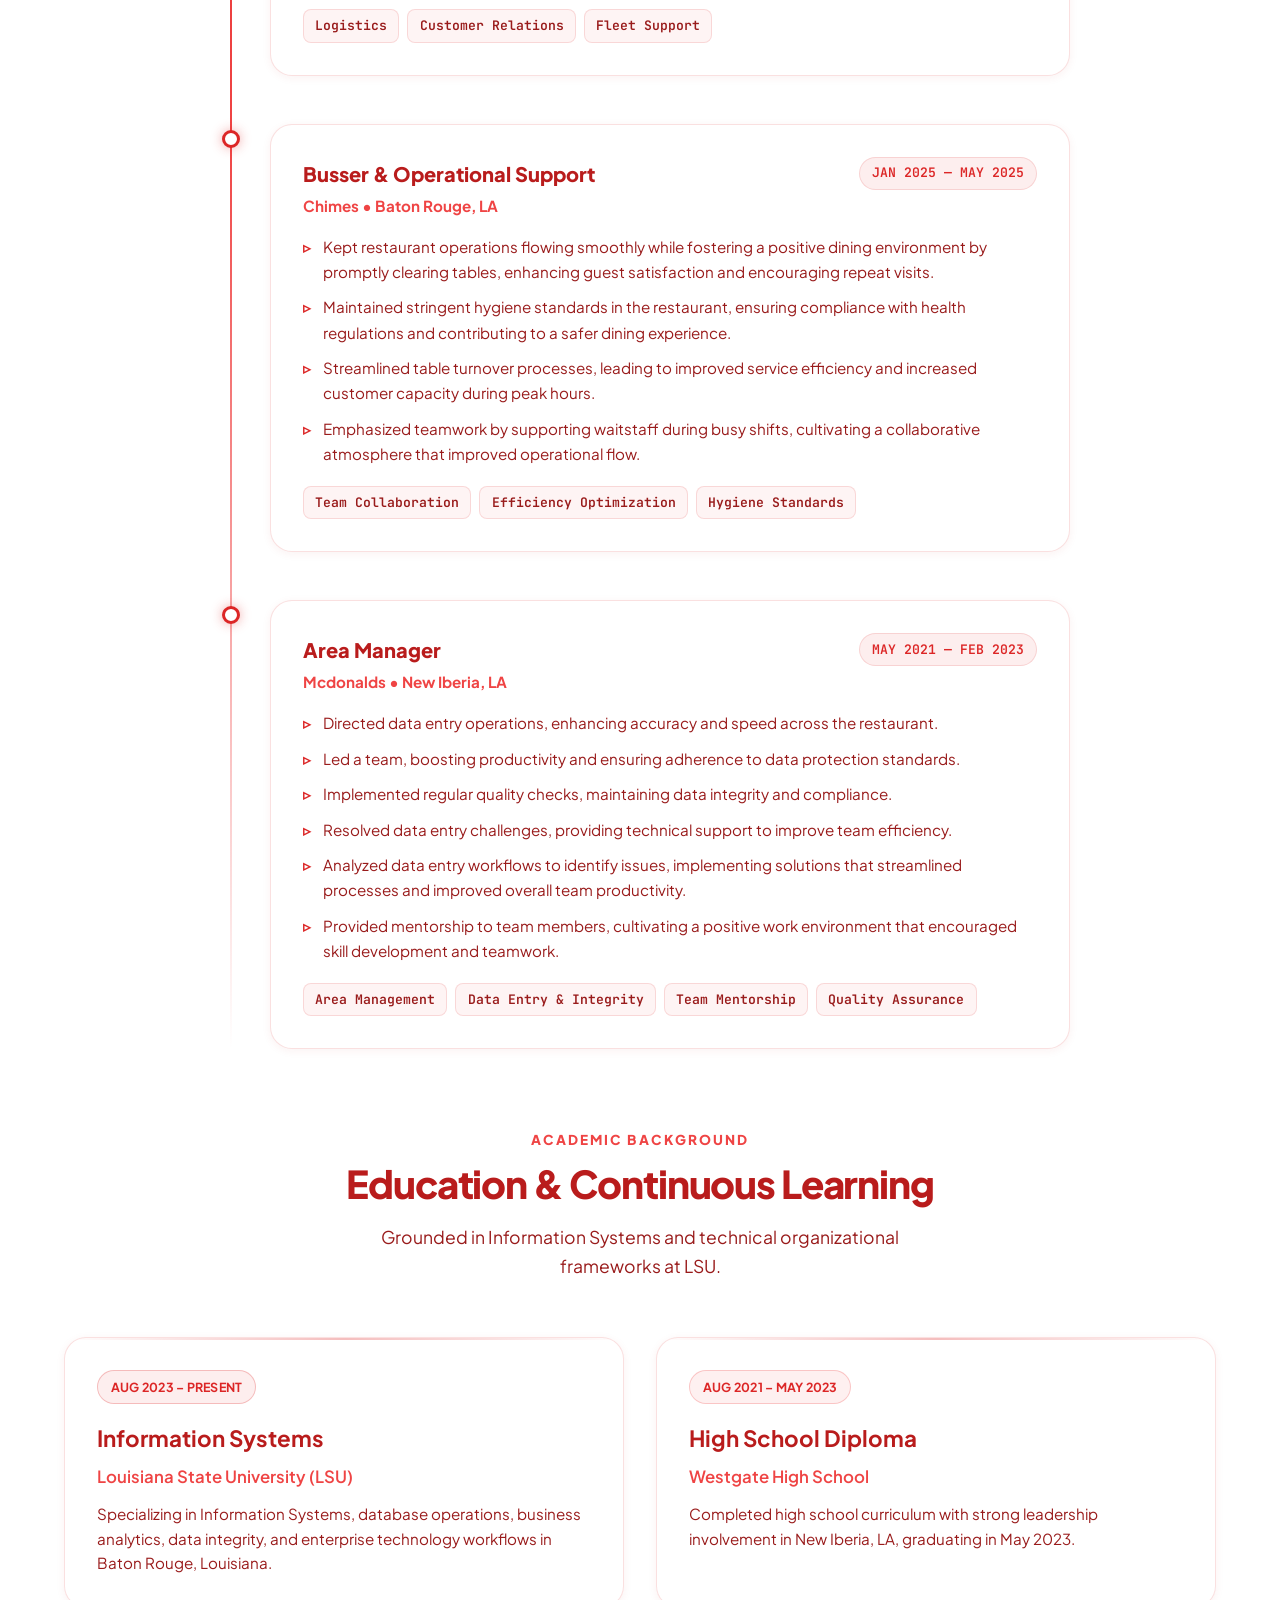
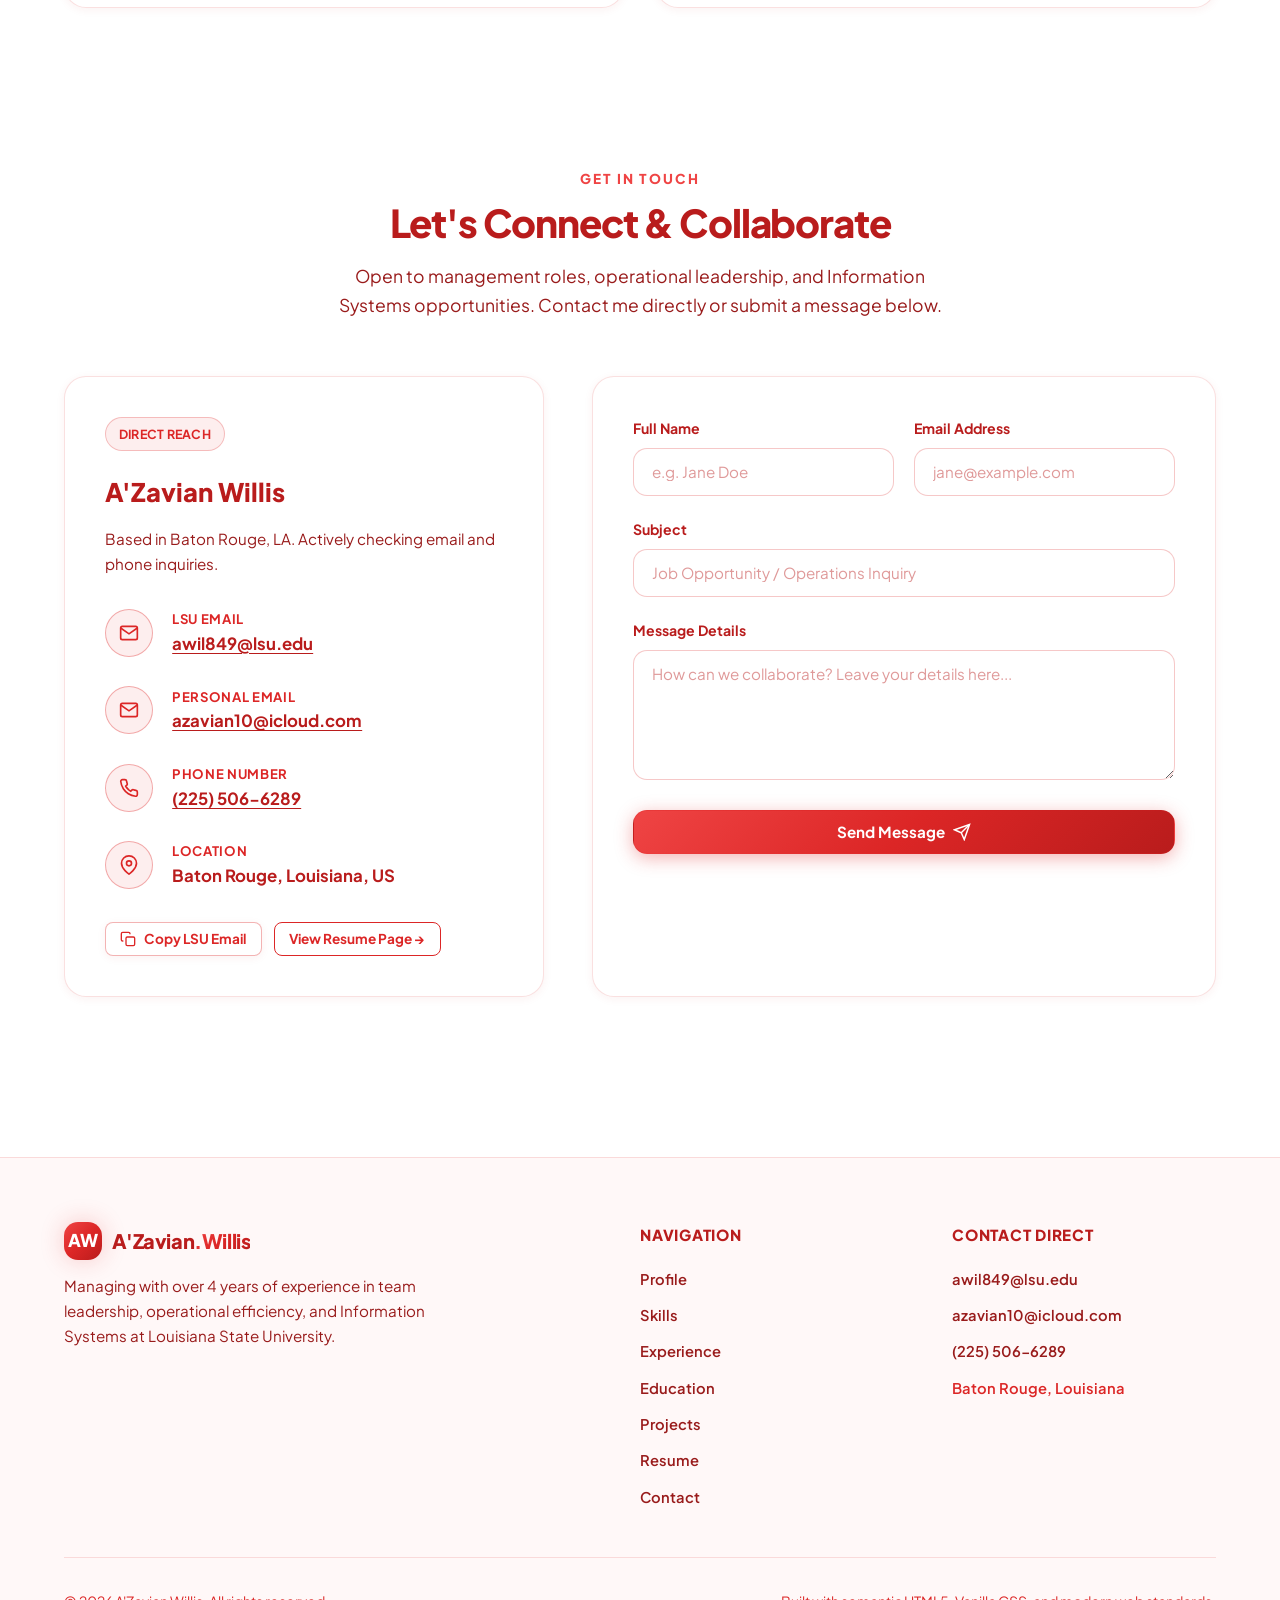
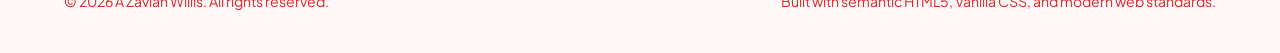
==== commit b587768f: "Update color palette to white background with red wording" ====
--- a/index.html
+++ b/index.html
@@ -130,7 +130,7 @@
                 <span>LSU Information Systems</span>
               </div>
               <div class="floating-badge badge-bottom">
-                <span class="badge-dot" style="background:#10b981; box-shadow:0 0 8px #10b981;"></span>
+                <span class="badge-dot" style="background:#dc2626; box-shadow:0 0 8px #dc2626;"></span>
                 <span>4+ Years Team Leadership</span>
               </div>
             </div>
--- a/styles.css
+++ b/styles.css
@@ -1,46 +1,47 @@
 /* ==========================================================================
-   SHARED STYLESHEET - MODERN PORTFOLIO DESIGN SYSTEM
+   SHARED STYLESHEET - WHITE BACKGROUND WITH RED WORDING
    Consistent across index.html, resume.html, and project.html
    ========================================================================== */
 
 @import url('https://fonts.googleapis.com/css2?family=Plus+Jakarta+Sans:ital,wght@0,300;0,400;0,500;0,600;0,700;0,800;1,400&family=JetBrains+Mono:wght@400;500;600&display=swap');
 
-:root {
-  /* Color Palette - Dark Mode (Default) */
-  --bg-primary: #080c14;
-  --bg-secondary: #0d131f;
-  --bg-card: rgba(18, 26, 43, 0.7);
-  --bg-card-hover: rgba(28, 38, 62, 0.85);
-  --bg-card-solid: #111a2c;
-  --bg-glass: rgba(15, 23, 42, 0.75);
+:root,
+[data-theme="light"] {
+  /* Color Palette - White Background with Red Wording */
+  --bg-primary: #ffffff;
+  --bg-secondary: #fff5f5;
+  --bg-card: #ffffff;
+  --bg-card-hover: #fffafa;
+  --bg-card-solid: #ffffff;
+  --bg-glass: rgba(255, 255, 255, 0.94);
   
-  --border-subtle: rgba(255, 255, 255, 0.08);
-  --border-glow: rgba(99, 102, 241, 0.35);
-  --border-strong: rgba(255, 255, 255, 0.16);
-
-  --text-main: #f8fafc;
-  --text-muted: #94a3b8;
-  --text-dim: #64748b;
-
-  /* Vibrant Accents */
-  --accent-primary: #6366f1;       /* Indigo */
-  --accent-primary-hover: #4f46e5;
-  --accent-secondary: #06b6d4;     /* Cyan */
-  --accent-tertiary: #a855f7;      /* Violet */
-  --accent-emerald: #10b981;       /* Green */
-  --accent-amber: #f59e0b;         /* Amber */
-
-  --gradient-brand: linear-gradient(135deg, #6366f1 0%, #a855f7 50%, #06b6d4 100%);
-  --gradient-glow: linear-gradient(135deg, rgba(99, 102, 241, 0.15) 0%, rgba(168, 85, 247, 0.15) 50%, rgba(6, 182, 212, 0.15) 100%);
-  --gradient-card: linear-gradient(180deg, rgba(255, 255, 255, 0.03) 0%, rgba(255, 255, 255, 0) 100%);
-  --gradient-text: linear-gradient(135deg, #ffffff 0%, #cbd5e1 50%, #94a3b8 100%);
-
-  /* Shadows & Glow */
-  --shadow-sm: 0 2px 8px rgba(0, 0, 0, 0.25);
-  --shadow-md: 0 8px 24px rgba(0, 0, 0, 0.35);
-  --shadow-lg: 0 16px 40px rgba(0, 0, 0, 0.5);
-  --shadow-glow: 0 0 25px rgba(99, 102, 241, 0.25);
-  --shadow-glow-cyan: 0 0 25px rgba(6, 182, 212, 0.25);
+  --border-subtle: rgba(220, 38, 38, 0.14);
+  --border-glow: rgba(220, 38, 38, 0.35);
+  --border-strong: rgba(220, 38, 38, 0.25);
+
+  --text-main: #b91c1c;         /* Rich bold red for primary text */
+  --text-muted: #991b1b;        /* Deep crimson red for clear readability */
+  --text-dim: #dc2626;          /* Vibrant red for labels and dates */
+
+  /* Vibrant Red Accents */
+  --accent-primary: #dc2626;       /* Crimson Red */
+  --accent-primary-hover: #b91c1c; /* Deep Red */
+  --accent-secondary: #ef4444;     /* Scarlet Red */
+  --accent-tertiary: #991b1b;      /* Dark Maroon */
+  --accent-emerald: #dc2626;       /* Accent Red */
+  --accent-amber: #e11d48;         /* Rose Red */
+
+  --gradient-brand: linear-gradient(135deg, #ef4444 0%, #dc2626 50%, #b91c1c 100%);
+  --gradient-glow: linear-gradient(135deg, rgba(239, 68, 68, 0.15) 0%, rgba(220, 38, 38, 0.15) 50%, rgba(185, 28, 28, 0.15) 100%);
+  --gradient-card: linear-gradient(180deg, rgba(254, 242, 242, 0.5) 0%, rgba(255, 255, 255, 0) 100%);
+  --gradient-text: linear-gradient(135deg, #dc2626 0%, #b91c1c 60%, #7f1d1d 100%);
+
+  /* Shadows & Subtle Red Glow */
+  --shadow-sm: 0 2px 10px rgba(185, 28, 28, 0.06);
+  --shadow-md: 0 8px 25px rgba(185, 28, 28, 0.10);
+  --shadow-lg: 0 16px 45px rgba(185, 28, 28, 0.14);
+  --shadow-glow: 0 0 25px rgba(220, 38, 38, 0.22);
+  --shadow-glow-cyan: 0 0 25px rgba(239, 68, 68, 0.22);
 
   /* Typography */
   --font-sans: 'Plus Jakarta Sans', -apple-system, BlinkMacSystemFont, 'Segoe UI', Roboto, sans-serif;
@@ -59,28 +60,28 @@
   --transition-slow: 0.45s cubic-bezier(0.4, 0, 0.2, 1);
 }
 
-/* Light Mode Overrides */
-[data-theme="light"] {
-  --bg-primary: #f8fafc;
-  --bg-secondary: #f1f5f9;
-  --bg-card: rgba(255, 255, 255, 0.85);
-  --bg-card-hover: rgba(255, 255, 255, 0.98);
-  --bg-card-solid: #ffffff;
-  --bg-glass: rgba(248, 250, 252, 0.82);
-
-  --border-subtle: rgba(0, 0, 0, 0.08);
-  --border-glow: rgba(99, 102, 241, 0.3);
-  --border-strong: rgba(0, 0, 0, 0.16);
-
-  --text-main: #0f172a;
-  --text-muted: #475569;
-  --text-dim: #64748b;
-
-  --shadow-sm: 0 2px 8px rgba(15, 23, 42, 0.06);
-  --shadow-md: 0 8px 24px rgba(15, 23, 42, 0.08);
-  --shadow-lg: 0 16px 40px rgba(15, 23, 42, 0.12);
-  --shadow-glow: 0 0 25px rgba(99, 102, 241, 0.15);
-  --gradient-text: linear-gradient(135deg, #0f172a 0%, #334155 60%, #475569 100%);
+/* Optional Dark Ruby Mode (Toggled via Theme Button) */
+[data-theme="dark"] {
+  --bg-primary: #0f0505;
+  --bg-secondary: #1a0808;
+  --bg-card: rgba(35, 12, 12, 0.85);
+  --bg-card-hover: rgba(50, 15, 15, 0.95);
+  --bg-card-solid: #200808;
+  --bg-glass: rgba(20, 6, 6, 0.85);
+
+  --border-subtle: rgba(239, 68, 68, 0.2);
+  --border-glow: rgba(239, 68, 68, 0.45);
+  --border-strong: rgba(239, 68, 68, 0.35);
+
+  --text-main: #fecaca;
+  --text-muted: #f87171;
+  --text-dim: #ef4444;
+
+  --shadow-sm: 0 2px 8px rgba(0, 0, 0, 0.4);
+  --shadow-md: 0 8px 24px rgba(0, 0, 0, 0.6);
+  --shadow-lg: 0 16px 40px rgba(0, 0, 0, 0.8);
+  --shadow-glow: 0 0 25px rgba(239, 68, 68, 0.35);
+  --gradient-text: linear-gradient(135deg, #ffffff 0%, #fca5a5 60%, #ef4444 100%);
 }
 
 /* ==========================================================================
@@ -107,9 +108,9 @@
   min-height: 100vh;
   position: relative;
   background-image: 
-    radial-gradient(circle at 15% 20%, rgba(99, 102, 241, 0.08) 0%, transparent 45%),
-    radial-gradient(circle at 85% 65%, rgba(6, 182, 212, 0.07) 0%, transparent 45%),
-    radial-gradient(circle at 50% 90%, rgba(168, 85, 247, 0.06) 0%, transparent 40%);
+    radial-gradient(circle at 15% 20%, rgba(239, 68, 68, 0.04) 0%, transparent 45%),
+    radial-gradient(circle at 85% 65%, rgba(220, 38, 38, 0.03) 0%, transparent 45%),
+    radial-gradient(circle at 50% 90%, rgba(185, 28, 28, 0.03) 0%, transparent 40%);
   background-attachment: fixed;
   transition: background-color var(--transition-base), color var(--transition-base);
 }
@@ -172,6 +173,7 @@
   backdrop-filter: blur(16px);
   -webkit-backdrop-filter: blur(16px);
   border-bottom: 1px solid var(--border-subtle);
+  box-shadow: 0 2px 12px rgba(220, 38, 38, 0.04);
   transition: background var(--transition-base), border-color var(--transition-base);
 }
 
@@ -221,7 +223,7 @@
 
 .nav-link {
   font-size: 0.95rem;
-  font-weight: 500;
+  font-weight: 600;
   color: var(--text-muted);
   padding: 0.5rem 0.9rem;
   border-radius: var(--radius-sm);
@@ -230,20 +232,16 @@
 }
 
 .nav-link:hover {
-  color: var(--text-main);
-  background: rgba(255, 255, 255, 0.05);
+  color: var(--accent-primary);
+  background: rgba(220, 38, 38, 0.06);
 }
 
 .nav-link.active {
-  color: #ffffff;
-  background: rgba(99, 102, 241, 0.15);
-  font-weight: 600;
-  border: 1px solid var(--border-glow);
-}
-
-[data-theme="light"] .nav-link.active {
-  color: var(--accent-primary);
-  background: rgba(99, 102, 241, 0.1);
+  color: #ffffff !important;
+  background: var(--accent-primary);
+  font-weight: 700;
+  border: 1px solid var(--accent-primary);
+  box-shadow: 0 2px 10px rgba(220, 38, 38, 0.3);
 }
 
 .nav-actions {
@@ -262,7 +260,7 @@
   border-radius: var(--radius-full);
   background: var(--bg-card);
   border: 1px solid var(--border-subtle);
-  color: var(--text-main);
+  color: var(--accent-primary);
   transition: all var(--transition-fast);
 }
 
@@ -282,11 +280,11 @@
   display: none;
 }
 
-[data-theme="light"] .theme-toggle-btn .icon-sun {
+[data-theme="dark"] .theme-toggle-btn .icon-sun {
   display: block;
 }
 
-[data-theme="light"] .theme-toggle-btn .icon-moon {
+[data-theme="dark"] .theme-toggle-btn .icon-moon {
   display: none;
 }
 
@@ -308,7 +306,7 @@
   display: block;
   height: 2px;
   width: 100%;
-  background: var(--text-main);
+  background: var(--accent-primary);
   border-radius: 2px;
   transition: transform 0.25s, opacity 0.25s;
 }
@@ -333,7 +331,7 @@
   gap: 0.5rem;
   padding: 0.7rem 1.4rem;
   font-size: 0.95rem;
-  font-weight: 600;
+  font-weight: 700;
   border-radius: var(--radius-md);
   transition: all var(--transition-base);
   line-height: 1.3;
@@ -343,42 +341,41 @@
 
 .btn-primary {
   background: var(--gradient-brand);
-  color: #ffffff;
-  box-shadow: 0 4px 18px rgba(99, 102, 241, 0.35);
-  border: 1px solid rgba(255, 255, 255, 0.15);
+  color: #ffffff !important;
+  box-shadow: 0 4px 18px rgba(220, 38, 38, 0.35);
+  border: 1px solid rgba(220, 38, 38, 0.2);
 }
 
 .btn-primary:hover {
   transform: translateY(-2px);
-  box-shadow: 0 8px 25px rgba(99, 102, 241, 0.5);
-  color: #ffffff;
+  box-shadow: 0 8px 25px rgba(220, 38, 38, 0.5);
+  color: #ffffff !important;
 }
 
 .btn-secondary {
-  background: var(--bg-card);
-  color: var(--text-main);
-  border: 1px solid var(--border-subtle);
+  background: #ffffff;
+  color: var(--accent-primary);
+  border: 1px solid var(--border-glow);
   box-shadow: var(--shadow-sm);
-  backdrop-filter: blur(10px);
 }
 
 .btn-secondary:hover {
-  background: var(--bg-card-hover);
+  background: #fff5f5;
   border-color: var(--accent-primary);
-  color: var(--text-main);
+  color: var(--accent-primary-hover);
   transform: translateY(-2px);
 }
 
 .btn-outline {
   background: transparent;
-  color: var(--text-main);
-  border: 1px solid var(--border-strong);
+  color: var(--accent-primary);
+  border: 1.5px solid var(--accent-primary);
 }
 
 .btn-outline:hover {
-  border-color: var(--accent-secondary);
-  background: rgba(6, 182, 212, 0.08);
-  color: var(--accent-secondary);
+  border-color: var(--accent-primary-hover);
+  background: rgba(220, 38, 38, 0.08);
+  color: var(--accent-primary-hover);
 }
 
 .btn-sm {
@@ -401,7 +398,7 @@
   gap: 0.4rem;
   padding: 0.35rem 0.8rem;
   font-size: 0.78rem;
-  font-weight: 600;
+  font-weight: 700;
   letter-spacing: 0.02em;
   text-transform: uppercase;
   border-radius: var(--radius-full);
@@ -409,18 +406,18 @@
 }
 
 .badge-status {
-  background: rgba(16, 185, 129, 0.12);
-  color: var(--accent-emerald);
-  border-color: rgba(16, 185, 129, 0.3);
+  background: rgba(220, 38, 38, 0.08);
+  color: var(--accent-primary);
+  border-color: rgba(220, 38, 38, 0.3);
 }
 
 .badge-status::before {
   content: '';
   width: 8px;
   height: 8px;
-  background-color: var(--accent-emerald);
+  background-color: var(--accent-primary);
   border-radius: 50%;
-  box-shadow: 0 0 10px var(--accent-emerald);
+  box-shadow: 0 0 10px var(--accent-primary);
   animation: pulse-dot 2s infinite ease-in-out;
 }
 
@@ -430,15 +427,15 @@
 }
 
 .badge-brand {
-  background: rgba(99, 102, 241, 0.12);
-  color: #818cf8;
-  border-color: rgba(99, 102, 241, 0.3);
+  background: rgba(220, 38, 38, 0.08);
+  color: var(--accent-primary);
+  border-color: rgba(220, 38, 38, 0.25);
 }
 
 .badge-cyan {
-  background: rgba(6, 182, 212, 0.12);
-  color: var(--accent-secondary);
-  border-color: rgba(6, 182, 212, 0.3);
+  background: rgba(239, 68, 68, 0.08);
+  color: var(--accent-primary);
+  border-color: rgba(239, 68, 68, 0.25);
 }
 
 .tech-tag {
@@ -448,7 +445,8 @@
   padding: 0.3rem 0.7rem;
   font-size: 0.82rem;
   font-family: var(--font-mono);
-  background: rgba(255, 255, 255, 0.04);
+  font-weight: 600;
+  background: rgba(220, 38, 38, 0.05);
   color: var(--text-muted);
   border-radius: var(--radius-sm);
   border: 1px solid var(--border-subtle);
@@ -456,8 +454,8 @@
 }
 
 .tech-tag:hover {
-  background: rgba(99, 102, 241, 0.1);
-  color: var(--text-main);
+  background: rgba(220, 38, 38, 0.12);
+  color: var(--accent-primary);
   border-color: var(--border-glow);
 }
 
@@ -483,8 +481,8 @@
   top: 0;
   left: 0;
   right: 0;
-  height: 1px;
-  background: linear-gradient(90deg, transparent, rgba(255, 255, 255, 0.15), transparent);
+  height: 2px;
+  background: linear-gradient(90deg, transparent, rgba(220, 38, 38, 0.3), transparent);
 }
 
 .glass-card:hover {
@@ -504,7 +502,7 @@
 
 .section-subtitle {
   font-size: 0.85rem;
-  font-weight: 700;
+  font-weight: 800;
   text-transform: uppercase;
   letter-spacing: 0.15em;
   color: var(--accent-secondary);
@@ -570,6 +568,7 @@
   font-weight: 800;
   letter-spacing: -0.035em;
   line-height: 1.1;
+  color: var(--text-main);
   margin-bottom: 1.5rem;
 }
 
@@ -601,15 +600,16 @@
   width: 44px;
   height: 44px;
   border-radius: var(--radius-md);
-  background: var(--bg-card);
+  background: #ffffff;
   border: 1px solid var(--border-subtle);
-  color: var(--text-muted);
+  color: var(--accent-primary);
+  box-shadow: var(--shadow-sm);
   transition: all var(--transition-fast);
 }
 
 .social-icon:hover {
   color: #ffffff;
-  background: rgba(99, 102, 241, 0.2);
+  background: var(--accent-primary);
   border-color: var(--accent-primary);
   transform: translateY(-3px);
   box-shadow: var(--shadow-glow);
@@ -635,8 +635,8 @@
   height: 360px;
   border-radius: 36px;
   padding: 8px;
-  background: linear-gradient(135deg, rgba(99, 102, 241, 0.5), rgba(6, 182, 212, 0.3), rgba(168, 85, 247, 0.5));
-  box-shadow: var(--shadow-lg), 0 0 50px rgba(99, 102, 241, 0.25);
+  background: linear-gradient(135deg, rgba(239, 68, 68, 0.6), rgba(220, 38, 38, 0.4), rgba(185, 28, 28, 0.6));
+  box-shadow: var(--shadow-lg), 0 0 50px rgba(220, 38, 38, 0.22);
   animation: float 6s ease-in-out infinite;
 }
 
@@ -653,7 +653,7 @@
   display: block;
 }
 
-/* Floating Tech Badges */
+/* Floating Badges */
 .floating-badge {
   position: absolute;
   background: var(--bg-glass);
@@ -666,7 +666,8 @@
   align-items: center;
   gap: 0.6rem;
   font-size: 0.85rem;
-  font-weight: 600;
+  font-weight: 700;
+  color: var(--text-main);
   z-index: 3;
 }
 
@@ -686,8 +687,8 @@
   width: 10px;
   height: 10px;
   border-radius: 50%;
-  background: var(--accent-secondary);
-  box-shadow: 0 0 8px var(--accent-secondary);
+  background: var(--accent-primary);
+  box-shadow: 0 0 8px var(--accent-primary);
 }
 
 /* Quick Metrics Banner */
@@ -709,13 +710,14 @@
   border-radius: var(--radius-md);
   padding: 1.5rem;
   text-align: center;
-  backdrop-filter: blur(10px);
+  box-shadow: var(--shadow-sm);
   transition: transform var(--transition-fast), border-color var(--transition-fast);
 }
 
 .stat-card:hover {
   transform: translateY(-4px);
   border-color: var(--border-glow);
+  box-shadow: var(--shadow-md);
 }
 
 .stat-number {
@@ -733,7 +735,7 @@
 .stat-label {
   font-size: 0.88rem;
   color: var(--text-muted);
-  font-weight: 500;
+  font-weight: 600;
 }
 
 /* Skills Section */
@@ -752,7 +754,7 @@
   border: 1px solid var(--border-subtle);
   border-radius: var(--radius-lg);
   padding: 2rem;
-  backdrop-filter: blur(12px);
+  box-shadow: var(--shadow-sm);
   transition: all var(--transition-base);
 }
 
@@ -766,7 +768,7 @@
   width: 48px;
   height: 48px;
   border-radius: var(--radius-md);
-  background: rgba(99, 102, 241, 0.12);
+  background: rgba(220, 38, 38, 0.08);
   border: 1px solid var(--border-glow);
   display: flex;
   align-items: center;
@@ -805,19 +807,21 @@
   align-items: center;
   font-size: 0.9rem;
   font-weight: 600;
+  color: var(--text-main);
   margin-bottom: 0.4rem;
 }
 
 .skill-percentage {
   font-family: var(--font-mono);
   font-size: 0.82rem;
-  color: var(--accent-secondary);
+  font-weight: 700;
+  color: var(--accent-primary);
 }
 
 .skill-progress-track {
   width: 100%;
   height: 8px;
-  background: rgba(255, 255, 255, 0.08);
+  background: rgba(220, 38, 38, 0.1);
   border-radius: var(--radius-full);
   overflow: hidden;
   position: relative;
@@ -868,9 +872,9 @@
   width: 18px;
   height: 18px;
   border-radius: 50%;
-  background: var(--bg-primary);
+  background: #ffffff;
   border: 3px solid var(--accent-primary);
-  box-shadow: 0 0 12px var(--accent-primary);
+  box-shadow: 0 0 12px rgba(220, 38, 38, 0.4);
   z-index: 2;
 }
 
@@ -879,7 +883,7 @@
   border: 1px solid var(--border-subtle);
   border-radius: var(--radius-lg);
   padding: 2rem;
-  backdrop-filter: blur(12px);
+  box-shadow: var(--shadow-sm);
   transition: all var(--transition-base);
 }
 
@@ -900,22 +904,23 @@
 
 .timeline-role {
   font-size: 1.25rem;
-  font-weight: 700;
+  font-weight: 800;
   color: var(--text-main);
 }
 
 .timeline-company {
   font-size: 0.95rem;
   color: var(--accent-secondary);
-  font-weight: 600;
+  font-weight: 700;
   margin-top: 0.2rem;
 }
 
 .timeline-period {
   font-family: var(--font-mono);
   font-size: 0.82rem;
-  color: var(--text-dim);
-  background: rgba(255, 255, 255, 0.05);
+  font-weight: 600;
+  color: var(--accent-primary);
+  background: rgba(220, 38, 38, 0.08);
   padding: 0.3rem 0.75rem;
   border-radius: var(--radius-full);
   border: 1px solid var(--border-subtle);
@@ -967,7 +972,7 @@
   border: 1px solid var(--border-subtle);
   border-radius: var(--radius-lg);
   padding: 2.5rem;
-  backdrop-filter: blur(12px);
+  box-shadow: var(--shadow-sm);
   display: flex;
   flex-direction: column;
   justify-content: space-between;
@@ -991,7 +996,7 @@
   width: 48px;
   height: 48px;
   border-radius: 50%;
-  background: rgba(99, 102, 241, 0.12);
+  background: rgba(220, 38, 38, 0.08);
   border: 1px solid var(--border-glow);
   display: flex;
   align-items: center;
@@ -1007,16 +1012,26 @@
 
 .contact-detail-label {
   font-size: 0.82rem;
-  color: var(--text-dim);
+  color: var(--accent-primary);
   text-transform: uppercase;
   letter-spacing: 0.05em;
-  font-weight: 600;
+  font-weight: 700;
 }
 
 .contact-detail-value {
   font-size: 1.05rem;
   color: var(--text-main);
-  font-weight: 600;
+  font-weight: 700;
+}
+
+.contact-detail-value a {
+  color: var(--text-main);
+  text-decoration: underline;
+  text-underline-offset: 3px;
+}
+
+.contact-detail-value a:hover {
+  color: var(--accent-secondary);
 }
 
 .contact-form-card {
@@ -1024,7 +1039,7 @@
   border: 1px solid var(--border-subtle);
   border-radius: var(--radius-lg);
   padding: 2.5rem;
-  backdrop-filter: blur(12px);
+  box-shadow: var(--shadow-sm);
 }
 
 .contact-form {
@@ -1047,15 +1062,15 @@
 
 .form-label {
   font-size: 0.88rem;
-  font-weight: 600;
+  font-weight: 700;
   color: var(--text-main);
 }
 
 .form-input, .form-textarea {
   width: 100%;
   padding: 0.85rem 1.1rem;
-  background: rgba(255, 255, 255, 0.03);
-  border: 1px solid var(--border-subtle);
+  background: #ffffff;
+  border: 1px solid var(--border-strong);
   border-radius: var(--radius-md);
   color: var(--text-main);
   outline: none;
@@ -1063,10 +1078,14 @@
   transition: all var(--transition-fast);
 }
 
+.form-input::placeholder, .form-textarea::placeholder {
+  color: rgba(185, 28, 28, 0.45);
+}
+
 .form-input:focus, .form-textarea:focus {
   border-color: var(--accent-primary);
-  box-shadow: 0 0 0 3px rgba(99, 102, 241, 0.2);
-  background: rgba(255, 255, 255, 0.06);
+  box-shadow: 0 0 0 3px rgba(220, 38, 38, 0.15);
+  background: #ffffff;
 }
 
 .form-textarea {
@@ -1093,7 +1112,7 @@
   border: 1px solid var(--border-subtle);
   border-radius: var(--radius-lg);
   padding: 3.5rem;
-  box-shadow: var(--shadow-lg);
+  box-shadow: var(--shadow-md);
   margin-bottom: 5rem;
 }
 
@@ -1120,7 +1139,7 @@
 .resume-target-title {
   font-size: 1.25rem;
   color: var(--accent-secondary);
-  font-weight: 600;
+  font-weight: 700;
 }
 
 .resume-meta-list {
@@ -1143,14 +1162,24 @@
   color: var(--accent-primary);
 }
 
+.resume-meta-item a {
+  color: var(--accent-primary);
+  text-decoration: underline;
+  text-underline-offset: 3px;
+}
+
+.resume-meta-item a:hover {
+  color: var(--accent-primary-hover);
+}
+
 .resume-section-title {
   font-size: 1.35rem;
-  font-weight: 700;
+  font-weight: 800;
   letter-spacing: -0.02em;
   color: var(--text-main);
   margin-bottom: 1.25rem;
   padding-bottom: 0.5rem;
-  border-bottom: 2px solid rgba(99, 102, 241, 0.4);
+  border-bottom: 2px solid rgba(220, 38, 38, 0.4);
   display: flex;
   align-items: center;
   gap: 0.65rem;
@@ -1179,19 +1208,20 @@
 
 .resume-job-title {
   font-size: 1.15rem;
+  font-weight: 800;
+  color: var(--text-main);
+}
+
+.resume-company-name {
   font-weight: 700;
-  color: var(--text-main);
-}
-
-.resume-company-name {
-  font-weight: 600;
   color: var(--accent-primary);
 }
 
 .resume-date-range {
   font-family: var(--font-mono);
   font-size: 0.85rem;
-  color: var(--text-dim);
+  font-weight: 600;
+  color: var(--accent-primary);
 }
 
 .resume-bullet-list {
@@ -1225,7 +1255,7 @@
 
 .resume-skill-group h4 {
   font-size: 0.95rem;
-  font-weight: 700;
+  font-weight: 800;
   color: var(--text-main);
   margin-bottom: 0.5rem;
 }
@@ -1257,7 +1287,7 @@
 .filter-btn {
   padding: 0.55rem 1.25rem;
   font-size: 0.9rem;
-  font-weight: 600;
+  font-weight: 700;
   border-radius: var(--radius-full);
   background: var(--bg-card);
   border: 1px solid var(--border-subtle);
@@ -1267,15 +1297,15 @@
 
 .filter-btn:hover {
   background: var(--bg-card-hover);
-  color: var(--text-main);
+  color: var(--accent-primary);
   border-color: var(--border-glow);
 }
 
 .filter-btn.active {
   background: var(--accent-primary);
-  color: #ffffff;
+  color: #ffffff !important;
   border-color: var(--accent-primary);
-  box-shadow: 0 4px 15px rgba(99, 102, 241, 0.4);
+  box-shadow: 0 4px 15px rgba(220, 38, 38, 0.4);
 }
 
 /* Projects Grid */
@@ -1293,13 +1323,14 @@
   overflow: hidden;
   display: flex;
   flex-direction: column;
+  box-shadow: var(--shadow-sm);
   transition: transform var(--transition-base), border-color var(--transition-base), box-shadow var(--transition-base);
 }
 
 .project-card:hover {
   transform: translateY(-6px);
   border-color: var(--border-glow);
-  box-shadow: var(--shadow-lg), var(--shadow-glow);
+  box-shadow: var(--shadow-md), var(--shadow-glow);
 }
 
 .project-media {
@@ -1307,7 +1338,7 @@
   width: 100%;
   aspect-ratio: 16 / 9;
   overflow: hidden;
-  background: #020617;
+  background: #fef2f2;
 }
 
 .project-thumb {
@@ -1337,7 +1368,7 @@
 
 .project-title {
   font-size: 1.35rem;
-  font-weight: 700;
+  font-weight: 800;
   letter-spacing: -0.02em;
   color: var(--text-main);
   margin-bottom: 0.6rem;
@@ -1352,17 +1383,17 @@
 }
 
 .project-metrics {
-  background: rgba(255, 255, 255, 0.03);
+  background: rgba(220, 38, 38, 0.06);
   border: 1px solid var(--border-subtle);
   border-radius: var(--radius-sm);
   padding: 0.65rem 0.85rem;
   margin-bottom: 1.25rem;
   font-size: 0.85rem;
-  color: var(--accent-secondary);
+  color: var(--accent-primary);
   display: flex;
   align-items: center;
   gap: 0.5rem;
-  font-weight: 600;
+  font-weight: 700;
 }
 
 .project-tech-stack {
@@ -1387,8 +1418,8 @@
 .modal-overlay {
   position: fixed;
   inset: 0;
-  background: rgba(5, 8, 15, 0.8);
-  backdrop-filter: blur(12px);
+  background: rgba(120, 20, 20, 0.45);
+  backdrop-filter: blur(8px);
   z-index: 200;
   display: flex;
   align-items: center;
@@ -1405,7 +1436,7 @@
 }
 
 .modal-content {
-  background: var(--bg-card-solid);
+  background: #ffffff;
   border: 1px solid var(--border-glow);
   border-radius: var(--radius-lg);
   max-width: 800px;
@@ -1429,17 +1460,17 @@
   width: 36px;
   height: 36px;
   border-radius: 50%;
-  background: rgba(255, 255, 255, 0.08);
+  background: rgba(220, 38, 38, 0.08);
   display: flex;
   align-items: center;
   justify-content: center;
-  color: var(--text-main);
+  color: var(--accent-primary);
   transition: background var(--transition-fast);
   z-index: 10;
 }
 
 .modal-close-btn:hover {
-  background: rgba(255, 255, 255, 0.2);
+  background: rgba(220, 38, 38, 0.2);
 }
 
 .modal-body {
@@ -1453,8 +1484,8 @@
   position: fixed;
   bottom: 2rem;
   right: 2rem;
-  background: var(--bg-card-solid);
-  border: 1px solid var(--accent-emerald);
+  background: #ffffff;
+  border: 1.5px solid var(--accent-primary);
   color: var(--text-main);
   padding: 0.9rem 1.4rem;
   border-radius: var(--radius-md);
@@ -1465,6 +1496,7 @@
   z-index: 300;
   transform: translateY(100px);
   opacity: 0;
+  font-weight: 600;
   transition: all var(--transition-base);
 }
 
@@ -1478,7 +1510,7 @@
    ========================================================================== */
 .site-footer {
   border-top: 1px solid var(--border-subtle);
-  background: var(--bg-secondary);
+  background: #fff8f8;
   padding: 4rem 0 2.5rem;
   margin-top: 4rem;
   position: relative;
@@ -1500,7 +1532,7 @@
 
 .footer-col h4 {
   font-size: 0.95rem;
-  font-weight: 700;
+  font-weight: 800;
   color: var(--text-main);
   margin-bottom: 1.25rem;
   text-transform: uppercase;
@@ -1516,6 +1548,7 @@
 .footer-nav-link {
   font-size: 0.92rem;
   color: var(--text-muted);
+  font-weight: 600;
   transition: color var(--transition-fast);
 }
 
@@ -1541,7 +1574,7 @@
 @media print {
   body {
     background: #ffffff !important;
-    color: #0f172a !important;
+    color: #1a0000 !important;
     font-size: 12pt;
     line-height: 1.4;
   }
@@ -1571,29 +1604,29 @@
   }
 
   .resume-name {
-    color: #000000 !important;
+    color: #b91c1c !important;
     font-size: 20pt !important;
   }
 
   .resume-target-title,
   .resume-company-name {
-    color: #3730a3 !important;
+    color: #b91c1c !important;
   }
 
   .resume-section-title {
-    color: #0f172a !important;
-    border-bottom: 1.5pt solid #cbd5e1 !important;
+    color: #991b1b !important;
+    border-bottom: 1.5pt solid #dc2626 !important;
     font-size: 13pt !important;
     margin-top: 1.2rem;
     margin-bottom: 0.8rem;
   }
 
   .resume-bullet-item {
-    color: #1e293b !important;
+    color: #7f1d1d !important;
   }
 
   .resume-date-range {
-    color: #475569 !important;
+    color: #b91c1c !important;
   }
 
   a {
@@ -1662,7 +1695,7 @@
     top: var(--header-height);
     left: 0;
     right: 0;
-    background: var(--bg-card-solid);
+    background: #ffffff;
     border-bottom: 1px solid var(--border-subtle);
     flex-direction: column;
     padding: 1.5rem;
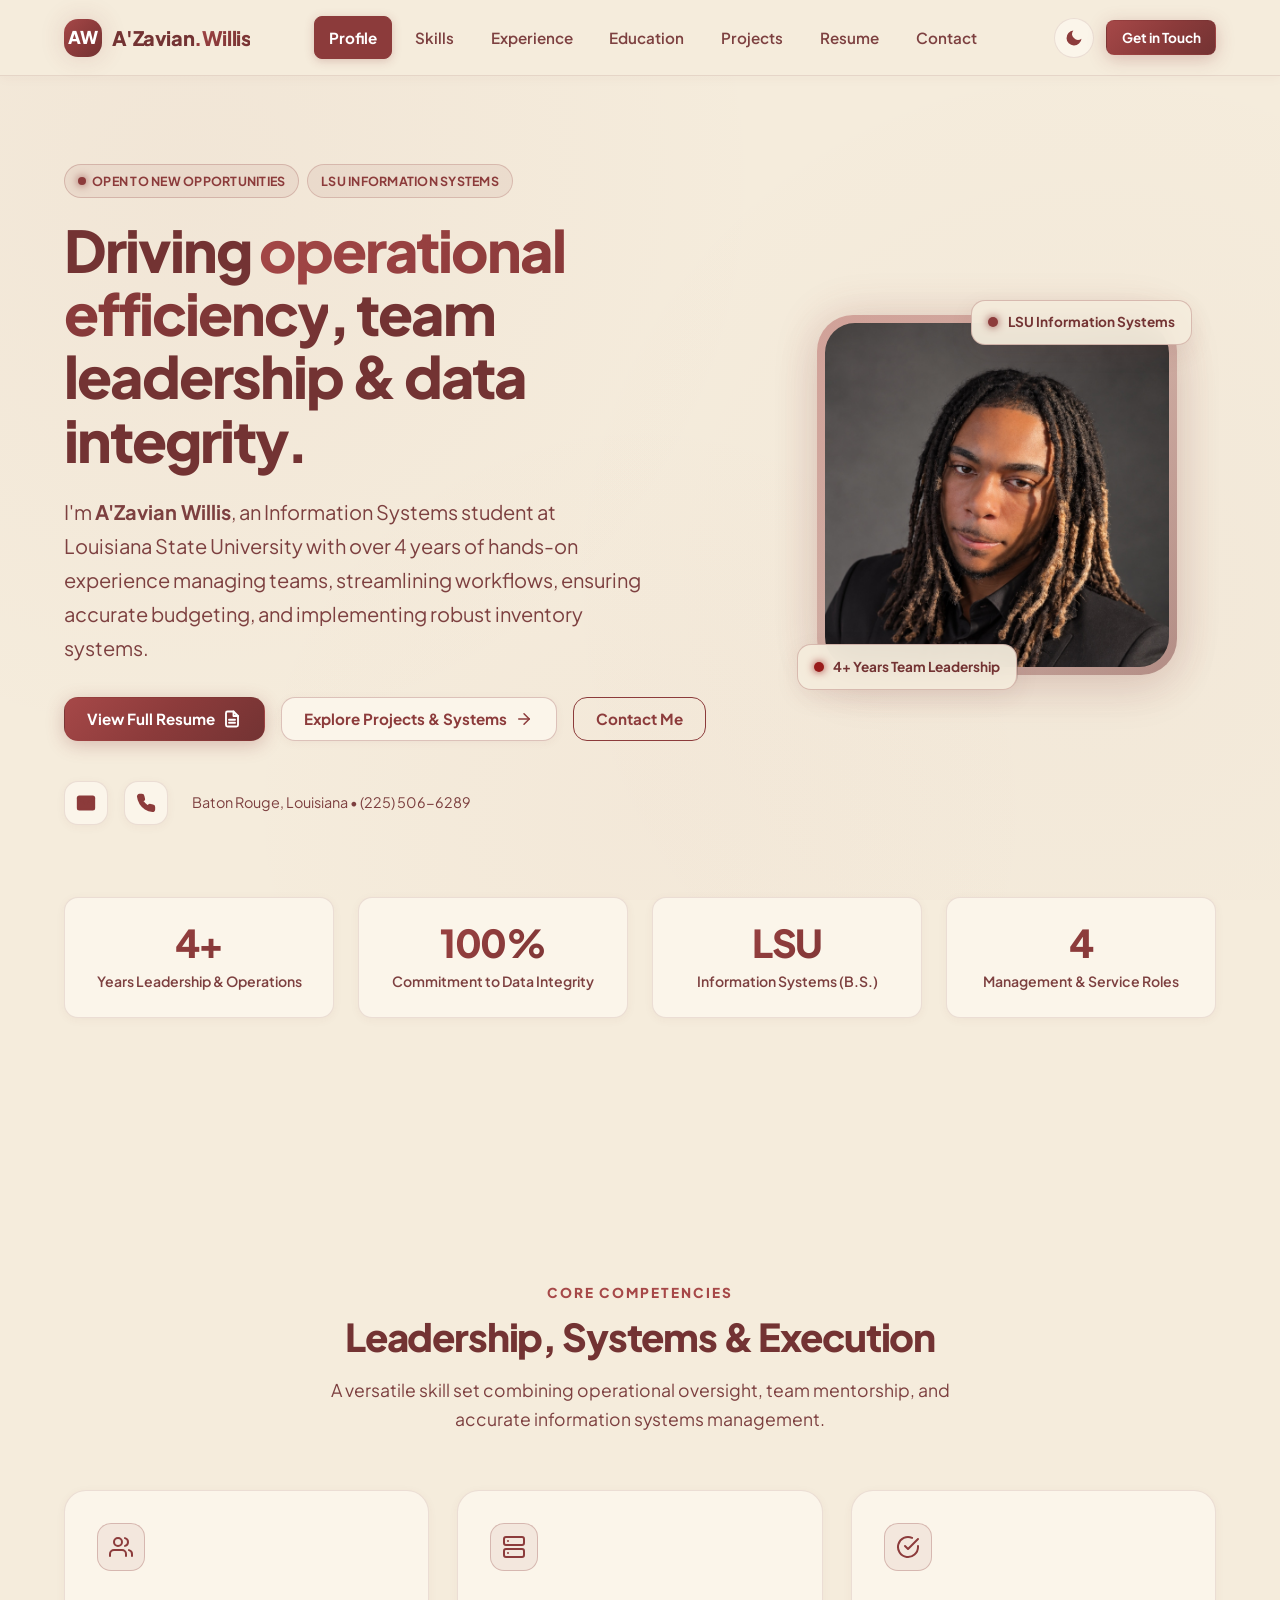
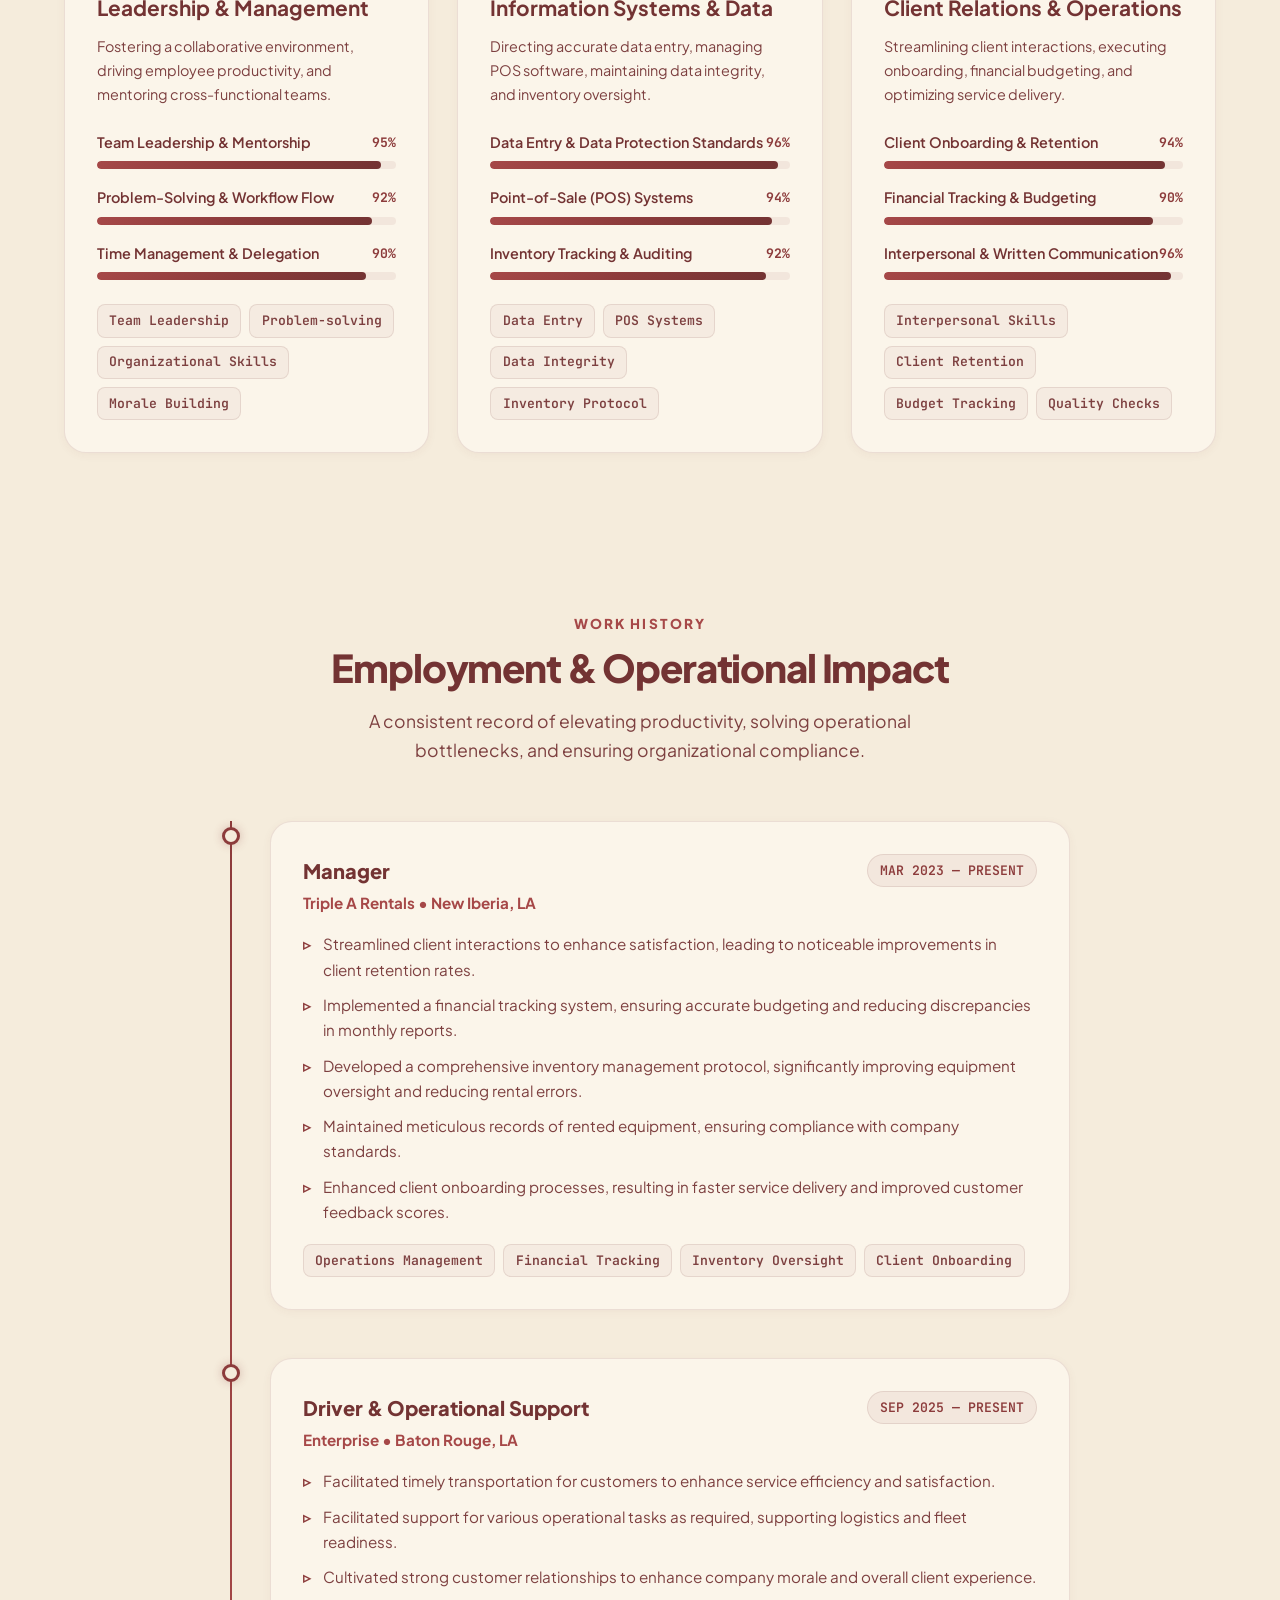
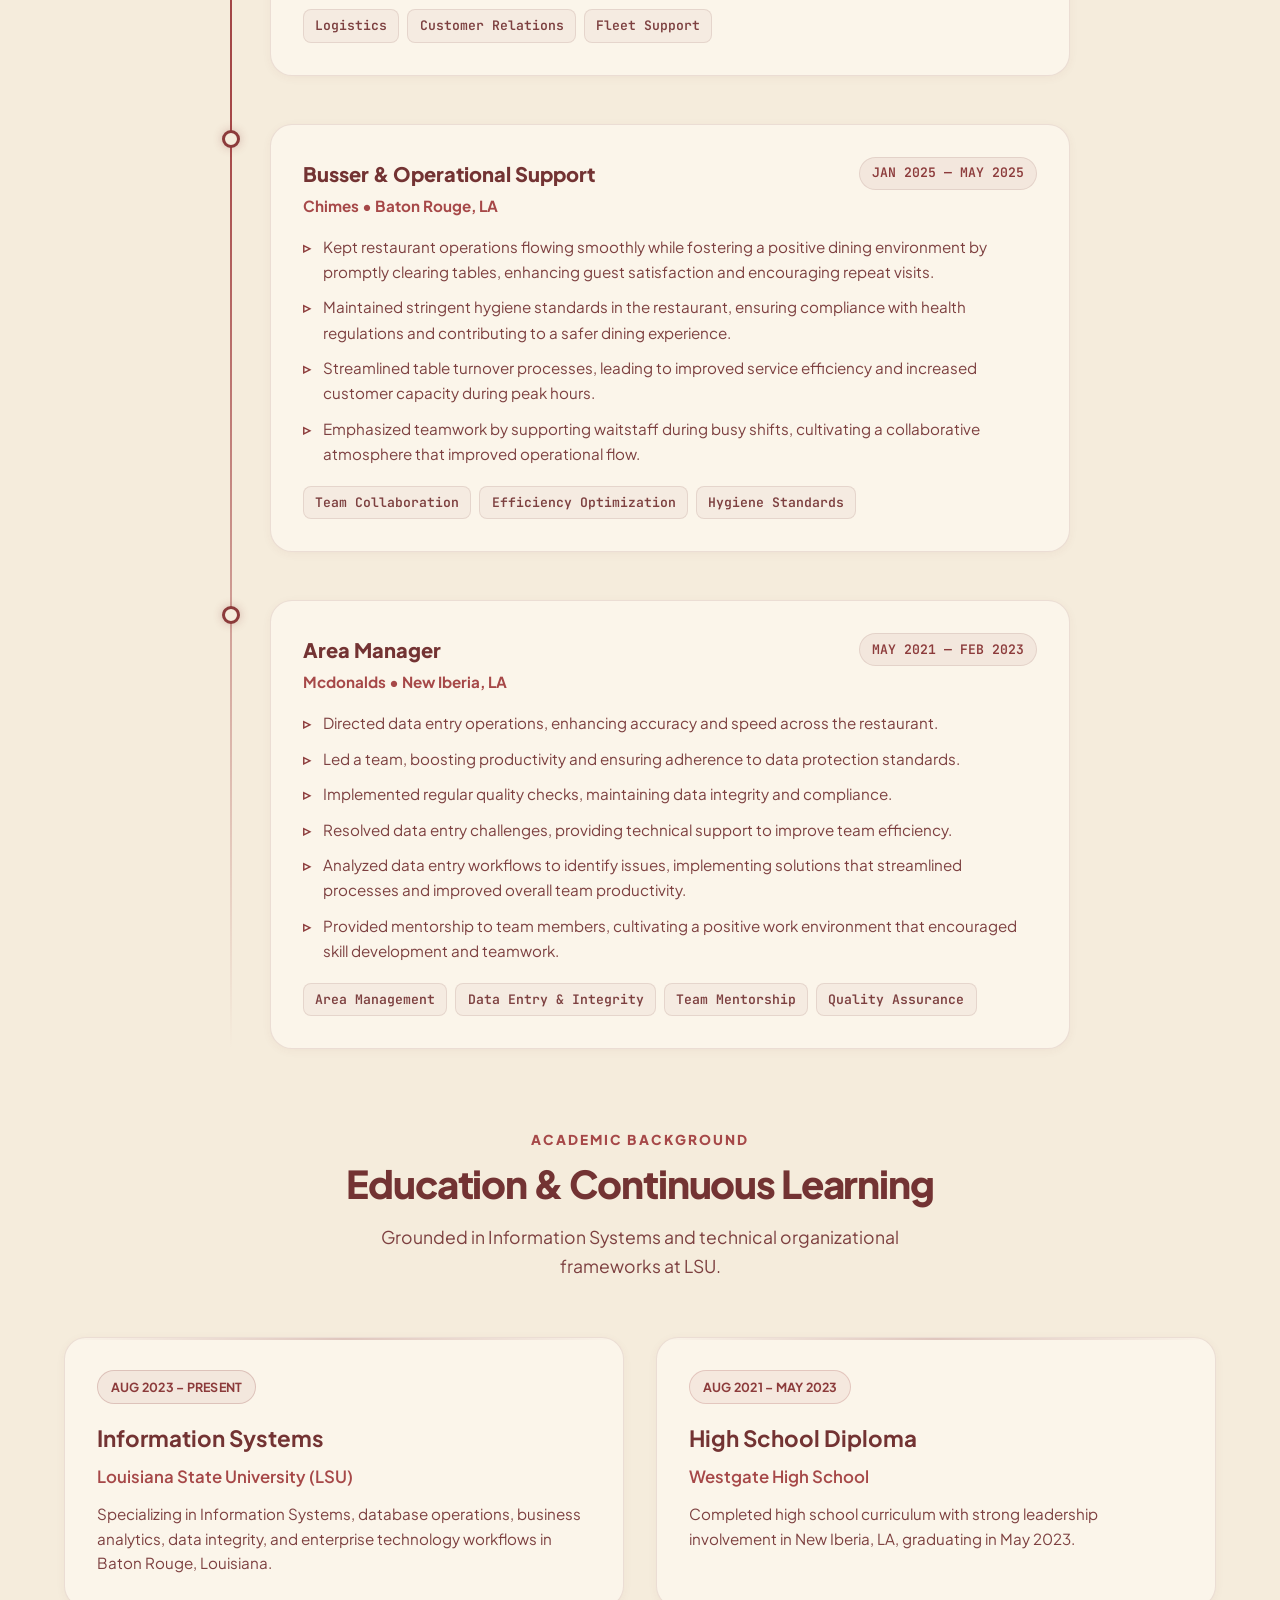
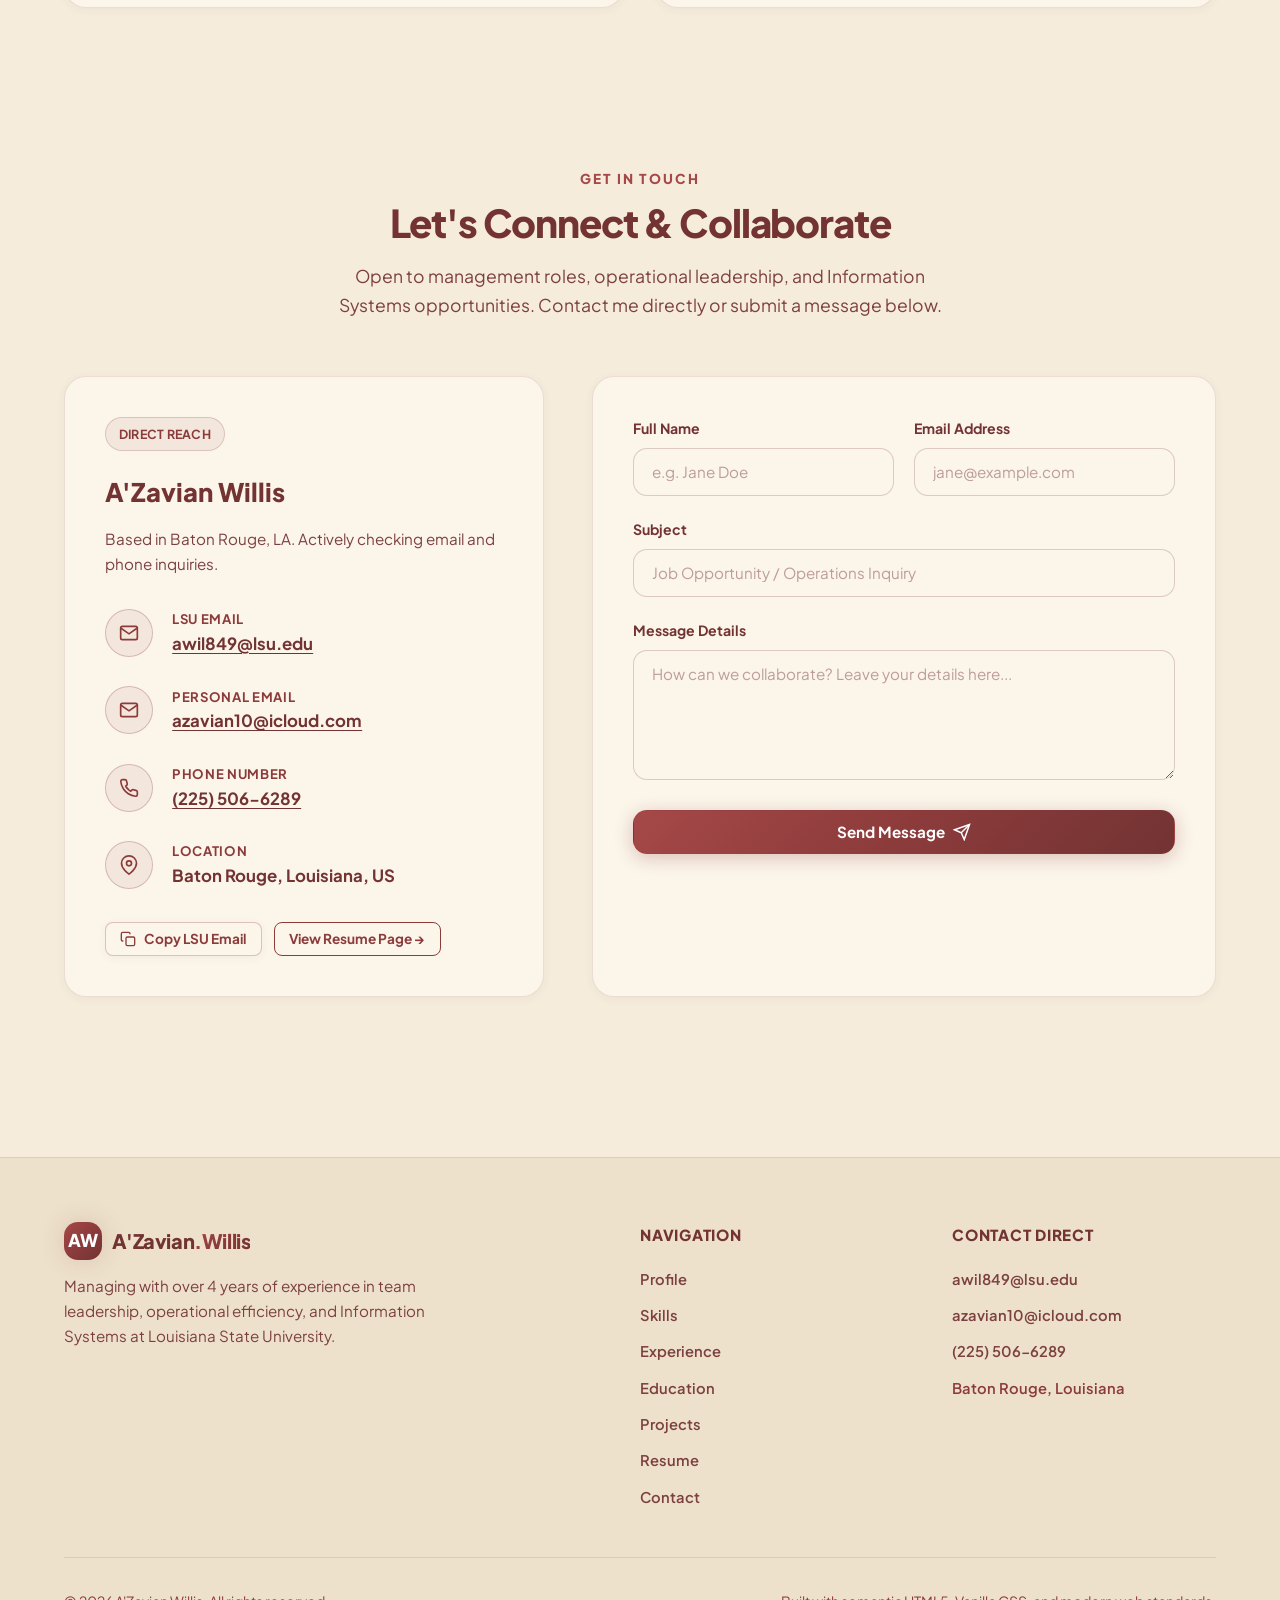
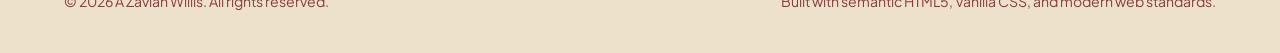
==== commit 339e5ae8: "cream changes" ====
--- a/index.html
+++ b/index.html
@@ -130,7 +130,7 @@
                 <span>LSU Information Systems</span>
               </div>
               <div class="floating-badge badge-bottom">
-                <span class="badge-dot" style="background:#dc2626; box-shadow:0 0 8px #dc2626;"></span>
+                <span class="badge-dot" style="background:#991b1b; box-shadow:0 0 8px #991b1b;"></span>
                 <span>4+ Years Team Leadership</span>
               </div>
             </div>
--- a/styles.css
+++ b/styles.css
@@ -1,5 +1,5 @@
 /* ==========================================================================
-   SHARED STYLESHEET - WHITE BACKGROUND WITH RED WORDING
+   SHARED STYLESHEET - WARM CREAM BACKGROUND WITH SUBDUED RED WORDING
    Consistent across index.html, resume.html, and project.html
    ========================================================================== */
 
@@ -7,41 +7,41 @@
 
 :root,
 [data-theme="light"] {
-  /* Color Palette - White Background with Red Wording */
-  --bg-primary: #ffffff;
-  --bg-secondary: #fff5f5;
-  --bg-card: #ffffff;
-  --bg-card-hover: #fffafa;
-  --bg-card-solid: #ffffff;
-  --bg-glass: rgba(255, 255, 255, 0.94);
+  /* Color Palette - Warm Cream Background with Subdued Deep Red Wording */
+  --bg-primary: #f5ecdc;         /* Natural warm cream */
+  --bg-secondary: #ede1cb;       /* Deeper warm ivory/cream */
+  --bg-card: #fbf5ea;            /* Crisp warm white card */
+  --bg-card-hover: #f8efe0;      /* Gentle cream hover */
+  --bg-card-solid: #fbf5ea;
+  --bg-glass: rgba(245, 236, 220, 0.94);
   
-  --border-subtle: rgba(220, 38, 38, 0.14);
-  --border-glow: rgba(220, 38, 38, 0.35);
-  --border-strong: rgba(220, 38, 38, 0.25);
-
-  --text-main: #b91c1c;         /* Rich bold red for primary text */
-  --text-muted: #991b1b;        /* Deep crimson red for clear readability */
-  --text-dim: #dc2626;          /* Vibrant red for labels and dates */
-
-  /* Vibrant Red Accents */
-  --accent-primary: #dc2626;       /* Crimson Red */
-  --accent-primary-hover: #b91c1c; /* Deep Red */
-  --accent-secondary: #ef4444;     /* Scarlet Red */
-  --accent-tertiary: #991b1b;      /* Dark Maroon */
-  --accent-emerald: #dc2626;       /* Accent Red */
-  --accent-amber: #e11d48;         /* Rose Red */
-
-  --gradient-brand: linear-gradient(135deg, #ef4444 0%, #dc2626 50%, #b91c1c 100%);
-  --gradient-glow: linear-gradient(135deg, rgba(239, 68, 68, 0.15) 0%, rgba(220, 38, 38, 0.15) 50%, rgba(185, 28, 28, 0.15) 100%);
-  --gradient-card: linear-gradient(180deg, rgba(254, 242, 242, 0.5) 0%, rgba(255, 255, 255, 0) 100%);
-  --gradient-text: linear-gradient(135deg, #dc2626 0%, #b91c1c 60%, #7f1d1d 100%);
-
-  /* Shadows & Subtle Red Glow */
-  --shadow-sm: 0 2px 10px rgba(185, 28, 28, 0.06);
-  --shadow-md: 0 8px 25px rgba(185, 28, 28, 0.10);
-  --shadow-lg: 0 16px 45px rgba(185, 28, 28, 0.14);
-  --shadow-glow: 0 0 25px rgba(220, 38, 38, 0.22);
-  --shadow-glow-cyan: 0 0 25px rgba(239, 68, 68, 0.22);
+  --border-subtle: rgba(115, 51, 51, 0.12);
+  --border-glow: rgba(140, 59, 59, 0.28);
+  --border-strong: rgba(115, 51, 51, 0.22);
+
+  --text-main: #733333;          /* Deep rich cardinal / burgundy red */
+  --text-muted: #7d4040;         /* Warm subdued mahogany red */
+  --text-dim: #8c3b3b;           /* Muted red for dates & tags */
+
+  /* Subdued Red Accents (Sophisticated, Not Neon) */
+  --accent-primary: #8c3b3b;        /* Deep Cardinal Red */
+  --accent-primary-hover: #733333;  /* Dark Burgundy Red */
+  --accent-secondary: #a64848;      /* Warm Crimson */
+  --accent-tertiary: #663236;       /* Maroon */
+  --accent-emerald: #8c3b3b;        /* Matching Red */
+  --accent-amber: #a65252;          /* Warm Terracotta Red */
+
+  --gradient-brand: linear-gradient(135deg, #a64848 0%, #8c3b3b 50%, #733333 100%);
+  --gradient-glow: linear-gradient(135deg, rgba(166, 72, 72, 0.12) 0%, rgba(140, 59, 59, 0.12) 50%, rgba(115, 51, 51, 0.12) 100%);
+  --gradient-card: linear-gradient(180deg, rgba(237, 225, 203, 0.5) 0%, rgba(255, 255, 255, 0) 100%);
+  --gradient-text: linear-gradient(135deg, #8c3b3b 0%, #7d3b4a 60%, #5e2b2b 100%);
+
+  /* Soft Warm Shadows */
+  --shadow-sm: 0 2px 10px rgba(115, 51, 51, 0.05);
+  --shadow-md: 0 8px 25px rgba(115, 51, 51, 0.08);
+  --shadow-lg: 0 16px 45px rgba(115, 51, 51, 0.11);
+  --shadow-glow: 0 0 25px rgba(140, 59, 59, 0.18);
+  --shadow-glow-cyan: 0 0 25px rgba(166, 72, 72, 0.18);
 
   /* Typography */
   --font-sans: 'Plus Jakarta Sans', -apple-system, BlinkMacSystemFont, 'Segoe UI', Roboto, sans-serif;
@@ -62,16 +62,16 @@
 
 /* Optional Dark Ruby Mode (Toggled via Theme Button) */
 [data-theme="dark"] {
-  --bg-primary: #0f0505;
-  --bg-secondary: #1a0808;
-  --bg-card: rgba(35, 12, 12, 0.85);
-  --bg-card-hover: rgba(50, 15, 15, 0.95);
-  --bg-card-solid: #200808;
-  --bg-glass: rgba(20, 6, 6, 0.85);
-
-  --border-subtle: rgba(239, 68, 68, 0.2);
-  --border-glow: rgba(239, 68, 68, 0.45);
-  --border-strong: rgba(239, 68, 68, 0.35);
+  --bg-primary: #120707;
+  --bg-secondary: #1d0c0c;
+  --bg-card: rgba(38, 14, 14, 0.88);
+  --bg-card-hover: rgba(52, 18, 18, 0.95);
+  --bg-card-solid: #220b0b;
+  --bg-glass: rgba(18, 7, 7, 0.88);
+
+  --border-subtle: rgba(220, 70, 70, 0.18);
+  --border-glow: rgba(220, 70, 70, 0.35);
+  --border-strong: rgba(220, 70, 70, 0.28);
 
   --text-main: #fecaca;
   --text-muted: #f87171;
@@ -80,7 +80,7 @@
   --shadow-sm: 0 2px 8px rgba(0, 0, 0, 0.4);
   --shadow-md: 0 8px 24px rgba(0, 0, 0, 0.6);
   --shadow-lg: 0 16px 40px rgba(0, 0, 0, 0.8);
-  --shadow-glow: 0 0 25px rgba(239, 68, 68, 0.35);
+  --shadow-glow: 0 0 25px rgba(220, 70, 70, 0.3);
   --gradient-text: linear-gradient(135deg, #ffffff 0%, #fca5a5 60%, #ef4444 100%);
 }
 
@@ -108,9 +108,9 @@
   min-height: 100vh;
   position: relative;
   background-image: 
-    radial-gradient(circle at 15% 20%, rgba(239, 68, 68, 0.04) 0%, transparent 45%),
-    radial-gradient(circle at 85% 65%, rgba(220, 38, 38, 0.03) 0%, transparent 45%),
-    radial-gradient(circle at 50% 90%, rgba(185, 28, 28, 0.03) 0%, transparent 40%);
+    radial-gradient(circle at 15% 20%, rgba(140, 59, 59, 0.035) 0%, transparent 45%),
+    radial-gradient(circle at 85% 65%, rgba(115, 51, 51, 0.025) 0%, transparent 45%),
+    radial-gradient(circle at 50% 90%, rgba(166, 72, 72, 0.025) 0%, transparent 40%);
   background-attachment: fixed;
   transition: background-color var(--transition-base), color var(--transition-base);
 }
@@ -173,7 +173,7 @@
   backdrop-filter: blur(16px);
   -webkit-backdrop-filter: blur(16px);
   border-bottom: 1px solid var(--border-subtle);
-  box-shadow: 0 2px 12px rgba(220, 38, 38, 0.04);
+  box-shadow: 0 2px 12px rgba(115, 51, 51, 0.04);
   transition: background var(--transition-base), border-color var(--transition-base);
 }
 
@@ -233,7 +233,7 @@
 
 .nav-link:hover {
   color: var(--accent-primary);
-  background: rgba(220, 38, 38, 0.06);
+  background: rgba(140, 59, 59, 0.06);
 }
 
 .nav-link.active {
@@ -241,7 +241,7 @@
   background: var(--accent-primary);
   font-weight: 700;
   border: 1px solid var(--accent-primary);
-  box-shadow: 0 2px 10px rgba(220, 38, 38, 0.3);
+  box-shadow: 0 2px 10px rgba(140, 59, 59, 0.25);
 }
 
 .nav-actions {
@@ -342,25 +342,25 @@
 .btn-primary {
   background: var(--gradient-brand);
   color: #ffffff !important;
-  box-shadow: 0 4px 18px rgba(220, 38, 38, 0.35);
-  border: 1px solid rgba(220, 38, 38, 0.2);
+  box-shadow: 0 4px 18px rgba(140, 59, 59, 0.28);
+  border: 1px solid rgba(140, 59, 59, 0.2);
 }
 
 .btn-primary:hover {
   transform: translateY(-2px);
-  box-shadow: 0 8px 25px rgba(220, 38, 38, 0.5);
+  box-shadow: 0 8px 25px rgba(140, 59, 59, 0.42);
   color: #ffffff !important;
 }
 
 .btn-secondary {
-  background: #ffffff;
+  background: #fbf5ea;
   color: var(--accent-primary);
   border: 1px solid var(--border-glow);
   box-shadow: var(--shadow-sm);
 }
 
 .btn-secondary:hover {
-  background: #fff5f5;
+  background: #f8efe0;
   border-color: var(--accent-primary);
   color: var(--accent-primary-hover);
   transform: translateY(-2px);
@@ -374,7 +374,7 @@
 
 .btn-outline:hover {
   border-color: var(--accent-primary-hover);
-  background: rgba(220, 38, 38, 0.08);
+  background: rgba(140, 59, 59, 0.07);
   color: var(--accent-primary-hover);
 }
 
@@ -406,9 +406,9 @@
 }
 
 .badge-status {
-  background: rgba(220, 38, 38, 0.08);
-  color: var(--accent-primary);
-  border-color: rgba(220, 38, 38, 0.3);
+  background: rgba(140, 59, 59, 0.07);
+  color: var(--accent-primary);
+  border-color: rgba(140, 59, 59, 0.24);
 }
 
 .badge-status::before {
@@ -417,7 +417,7 @@
   height: 8px;
   background-color: var(--accent-primary);
   border-radius: 50%;
-  box-shadow: 0 0 10px var(--accent-primary);
+  box-shadow: 0 0 8px var(--accent-primary);
   animation: pulse-dot 2s infinite ease-in-out;
 }
 
@@ -427,15 +427,15 @@
 }
 
 .badge-brand {
-  background: rgba(220, 38, 38, 0.08);
-  color: var(--accent-primary);
-  border-color: rgba(220, 38, 38, 0.25);
+  background: rgba(140, 59, 59, 0.07);
+  color: var(--accent-primary);
+  border-color: rgba(140, 59, 59, 0.22);
 }
 
 .badge-cyan {
-  background: rgba(239, 68, 68, 0.08);
-  color: var(--accent-primary);
-  border-color: rgba(239, 68, 68, 0.25);
+  background: rgba(166, 72, 72, 0.07);
+  color: var(--accent-primary);
+  border-color: rgba(166, 72, 72, 0.22);
 }
 
 .tech-tag {
@@ -446,7 +446,7 @@
   font-size: 0.82rem;
   font-family: var(--font-mono);
   font-weight: 600;
-  background: rgba(220, 38, 38, 0.05);
+  background: rgba(140, 59, 59, 0.05);
   color: var(--text-muted);
   border-radius: var(--radius-sm);
   border: 1px solid var(--border-subtle);
@@ -454,7 +454,7 @@
 }
 
 .tech-tag:hover {
-  background: rgba(220, 38, 38, 0.12);
+  background: rgba(140, 59, 59, 0.1);
   color: var(--accent-primary);
   border-color: var(--border-glow);
 }
@@ -482,7 +482,7 @@
   left: 0;
   right: 0;
   height: 2px;
-  background: linear-gradient(90deg, transparent, rgba(220, 38, 38, 0.3), transparent);
+  background: linear-gradient(90deg, transparent, rgba(140, 59, 59, 0.25), transparent);
 }
 
 .glass-card:hover {
@@ -600,7 +600,7 @@
   width: 44px;
   height: 44px;
   border-radius: var(--radius-md);
-  background: #ffffff;
+  background: #fbf5ea;
   border: 1px solid var(--border-subtle);
   color: var(--accent-primary);
   box-shadow: var(--shadow-sm);
@@ -635,8 +635,8 @@
   height: 360px;
   border-radius: 36px;
   padding: 8px;
-  background: linear-gradient(135deg, rgba(239, 68, 68, 0.6), rgba(220, 38, 38, 0.4), rgba(185, 28, 28, 0.6));
-  box-shadow: var(--shadow-lg), 0 0 50px rgba(220, 38, 38, 0.22);
+  background: linear-gradient(135deg, rgba(166, 72, 72, 0.45), rgba(140, 59, 59, 0.35), rgba(115, 51, 51, 0.5));
+  box-shadow: var(--shadow-lg), 0 0 45px rgba(140, 59, 59, 0.16);
   animation: float 6s ease-in-out infinite;
 }
 
@@ -649,6 +649,7 @@
   width: 100%;
   height: 100%;
   object-fit: cover;
+  object-position: center 18%;
   border-radius: 30px;
   display: block;
 }
@@ -768,7 +769,7 @@
   width: 48px;
   height: 48px;
   border-radius: var(--radius-md);
-  background: rgba(220, 38, 38, 0.08);
+  background: rgba(140, 59, 59, 0.07);
   border: 1px solid var(--border-glow);
   display: flex;
   align-items: center;
@@ -821,7 +822,7 @@
 .skill-progress-track {
   width: 100%;
   height: 8px;
-  background: rgba(220, 38, 38, 0.1);
+  background: rgba(140, 59, 59, 0.08);
   border-radius: var(--radius-full);
   overflow: hidden;
   position: relative;
@@ -872,9 +873,9 @@
   width: 18px;
   height: 18px;
   border-radius: 50%;
-  background: #ffffff;
+  background: var(--bg-primary);
   border: 3px solid var(--accent-primary);
-  box-shadow: 0 0 12px rgba(220, 38, 38, 0.4);
+  box-shadow: 0 0 10px rgba(140, 59, 59, 0.3);
   z-index: 2;
 }
 
@@ -920,7 +921,7 @@
   font-size: 0.82rem;
   font-weight: 600;
   color: var(--accent-primary);
-  background: rgba(220, 38, 38, 0.08);
+  background: rgba(140, 59, 59, 0.07);
   padding: 0.3rem 0.75rem;
   border-radius: var(--radius-full);
   border: 1px solid var(--border-subtle);
@@ -996,7 +997,7 @@
   width: 48px;
   height: 48px;
   border-radius: 50%;
-  background: rgba(220, 38, 38, 0.08);
+  background: rgba(140, 59, 59, 0.07);
   border: 1px solid var(--border-glow);
   display: flex;
   align-items: center;
@@ -1069,7 +1070,7 @@
 .form-input, .form-textarea {
   width: 100%;
   padding: 0.85rem 1.1rem;
-  background: #ffffff;
+  background: #fbf5ea;
   border: 1px solid var(--border-strong);
   border-radius: var(--radius-md);
   color: var(--text-main);
@@ -1079,13 +1080,13 @@
 }
 
 .form-input::placeholder, .form-textarea::placeholder {
-  color: rgba(185, 28, 28, 0.45);
+  color: rgba(115, 51, 51, 0.45);
 }
 
 .form-input:focus, .form-textarea:focus {
   border-color: var(--accent-primary);
-  box-shadow: 0 0 0 3px rgba(220, 38, 38, 0.15);
-  background: #ffffff;
+  box-shadow: 0 0 0 3px rgba(140, 59, 59, 0.12);
+  background: #fbf5ea;
 }
 
 .form-textarea {
@@ -1179,7 +1180,7 @@
   color: var(--text-main);
   margin-bottom: 1.25rem;
   padding-bottom: 0.5rem;
-  border-bottom: 2px solid rgba(220, 38, 38, 0.4);
+  border-bottom: 2px solid rgba(140, 59, 59, 0.28);
   display: flex;
   align-items: center;
   gap: 0.65rem;
@@ -1305,7 +1306,7 @@
   background: var(--accent-primary);
   color: #ffffff !important;
   border-color: var(--accent-primary);
-  box-shadow: 0 4px 15px rgba(220, 38, 38, 0.4);
+  box-shadow: 0 4px 15px rgba(140, 59, 59, 0.35);
 }
 
 /* Projects Grid */
@@ -1338,7 +1339,7 @@
   width: 100%;
   aspect-ratio: 16 / 9;
   overflow: hidden;
-  background: #fef2f2;
+  background: var(--bg-secondary);
 }
 
 .project-thumb {
@@ -1383,7 +1384,7 @@
 }
 
 .project-metrics {
-  background: rgba(220, 38, 38, 0.06);
+  background: rgba(140, 59, 59, 0.05);
   border: 1px solid var(--border-subtle);
   border-radius: var(--radius-sm);
   padding: 0.65rem 0.85rem;
@@ -1418,7 +1419,7 @@
 .modal-overlay {
   position: fixed;
   inset: 0;
-  background: rgba(120, 20, 20, 0.45);
+  background: rgba(80, 15, 15, 0.38);
   backdrop-filter: blur(8px);
   z-index: 200;
   display: flex;
@@ -1436,7 +1437,7 @@
 }
 
 .modal-content {
-  background: #ffffff;
+  background: var(--bg-primary);
   border: 1px solid var(--border-glow);
   border-radius: var(--radius-lg);
   max-width: 800px;
@@ -1460,7 +1461,7 @@
   width: 36px;
   height: 36px;
   border-radius: 50%;
-  background: rgba(220, 38, 38, 0.08);
+  background: rgba(140, 59, 59, 0.08);
   display: flex;
   align-items: center;
   justify-content: center;
@@ -1470,7 +1471,7 @@
 }
 
 .modal-close-btn:hover {
-  background: rgba(220, 38, 38, 0.2);
+  background: rgba(140, 59, 59, 0.18);
 }
 
 .modal-body {
@@ -1484,7 +1485,7 @@
   position: fixed;
   bottom: 2rem;
   right: 2rem;
-  background: #ffffff;
+  background: #fbf5ea;
   border: 1.5px solid var(--accent-primary);
   color: var(--text-main);
   padding: 0.9rem 1.4rem;
@@ -1510,7 +1511,7 @@
    ========================================================================== */
 .site-footer {
   border-top: 1px solid var(--border-subtle);
-  background: #fff8f8;
+  background: var(--bg-secondary);
   padding: 4rem 0 2.5rem;
   margin-top: 4rem;
   position: relative;
@@ -1604,29 +1605,29 @@
   }
 
   .resume-name {
-    color: #b91c1c !important;
+    color: #733333 !important;
     font-size: 20pt !important;
   }
 
   .resume-target-title,
   .resume-company-name {
-    color: #b91c1c !important;
+    color: #8c3b3b !important;
   }
 
   .resume-section-title {
-    color: #991b1b !important;
-    border-bottom: 1.5pt solid #dc2626 !important;
+    color: #733333 !important;
+    border-bottom: 1.5pt solid #8c3b3b !important;
     font-size: 13pt !important;
     margin-top: 1.2rem;
     margin-bottom: 0.8rem;
   }
 
   .resume-bullet-item {
-    color: #7f1d1d !important;
+    color: #5e2b2b !important;
   }
 
   .resume-date-range {
-    color: #b91c1c !important;
+    color: #8c3b3b !important;
   }
 
   a {
@@ -1695,7 +1696,7 @@
     top: var(--header-height);
     left: 0;
     right: 0;
-    background: #ffffff;
+    background: var(--bg-primary);
     border-bottom: 1px solid var(--border-subtle);
     flex-direction: column;
     padding: 1.5rem;
@@ -1730,4 +1731,4 @@
   .projects-grid {
     grid-template-columns: 1fr;
   }
-}
+}
